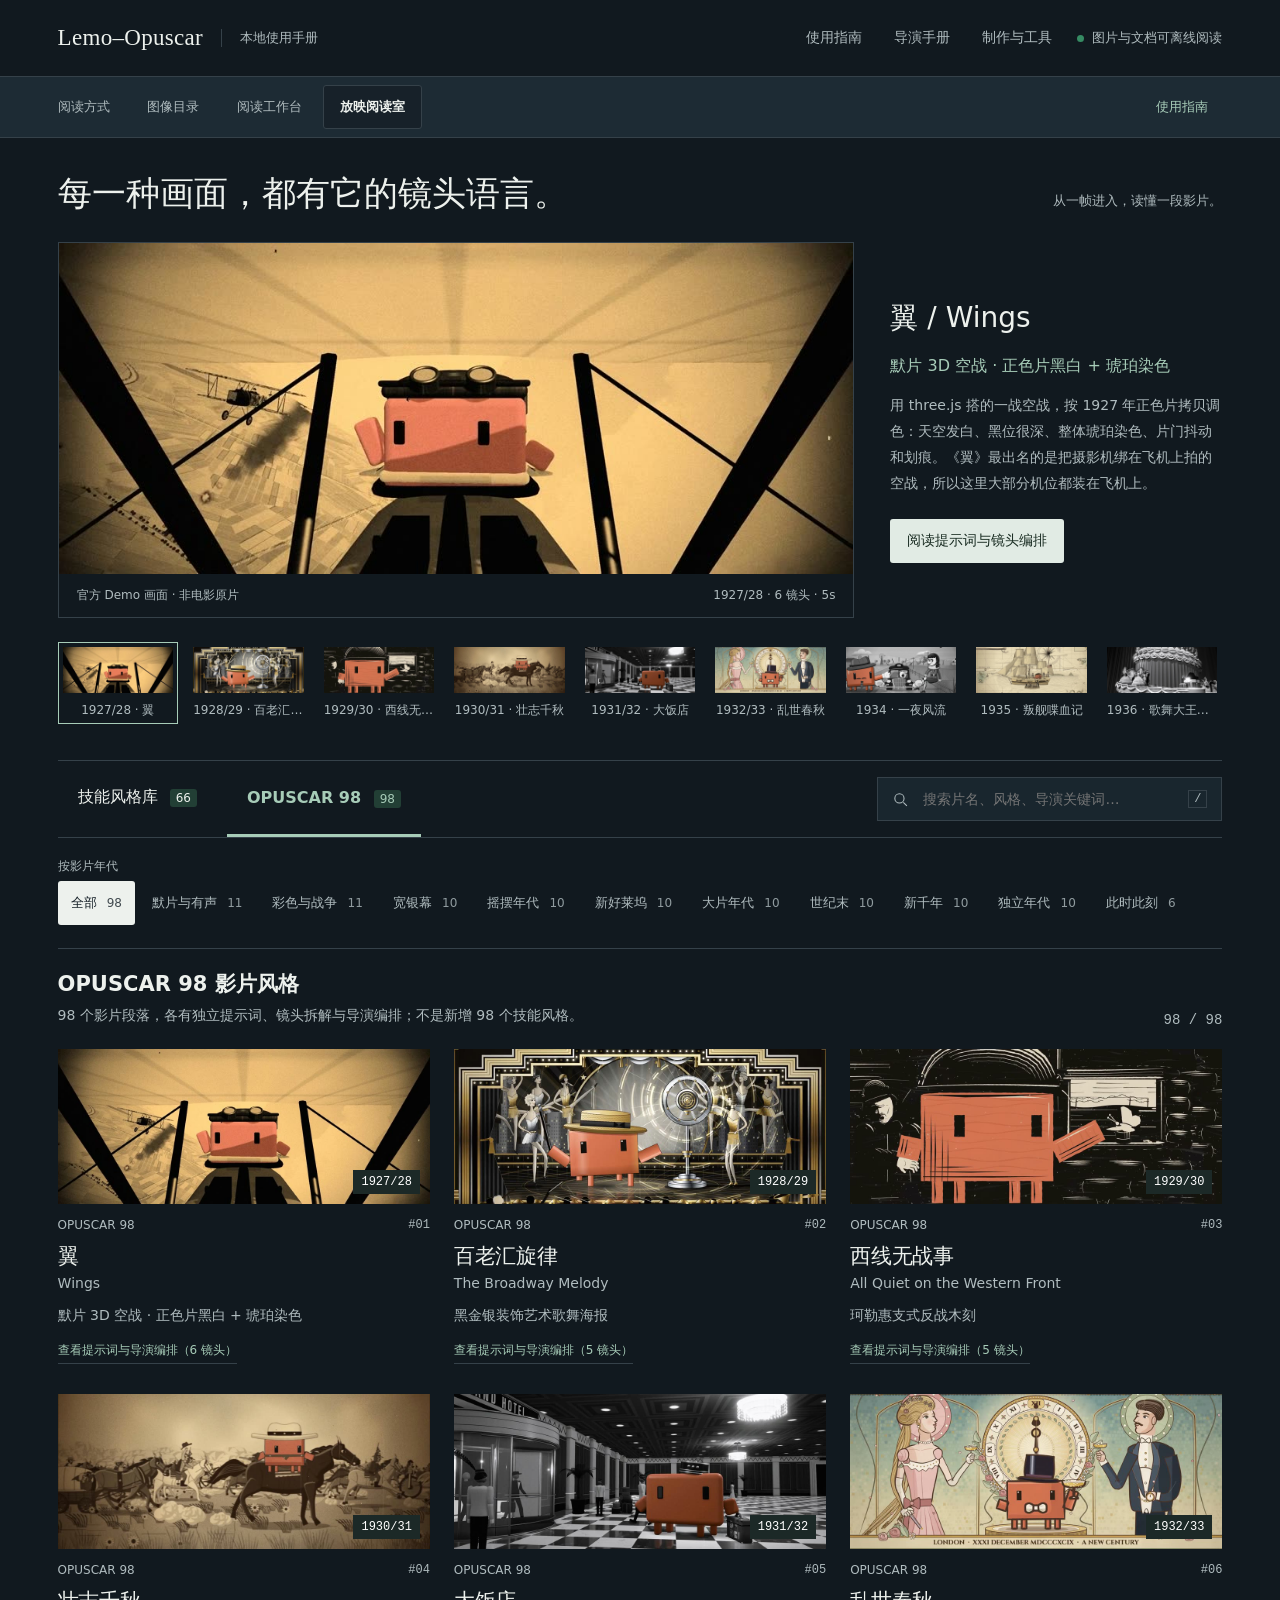
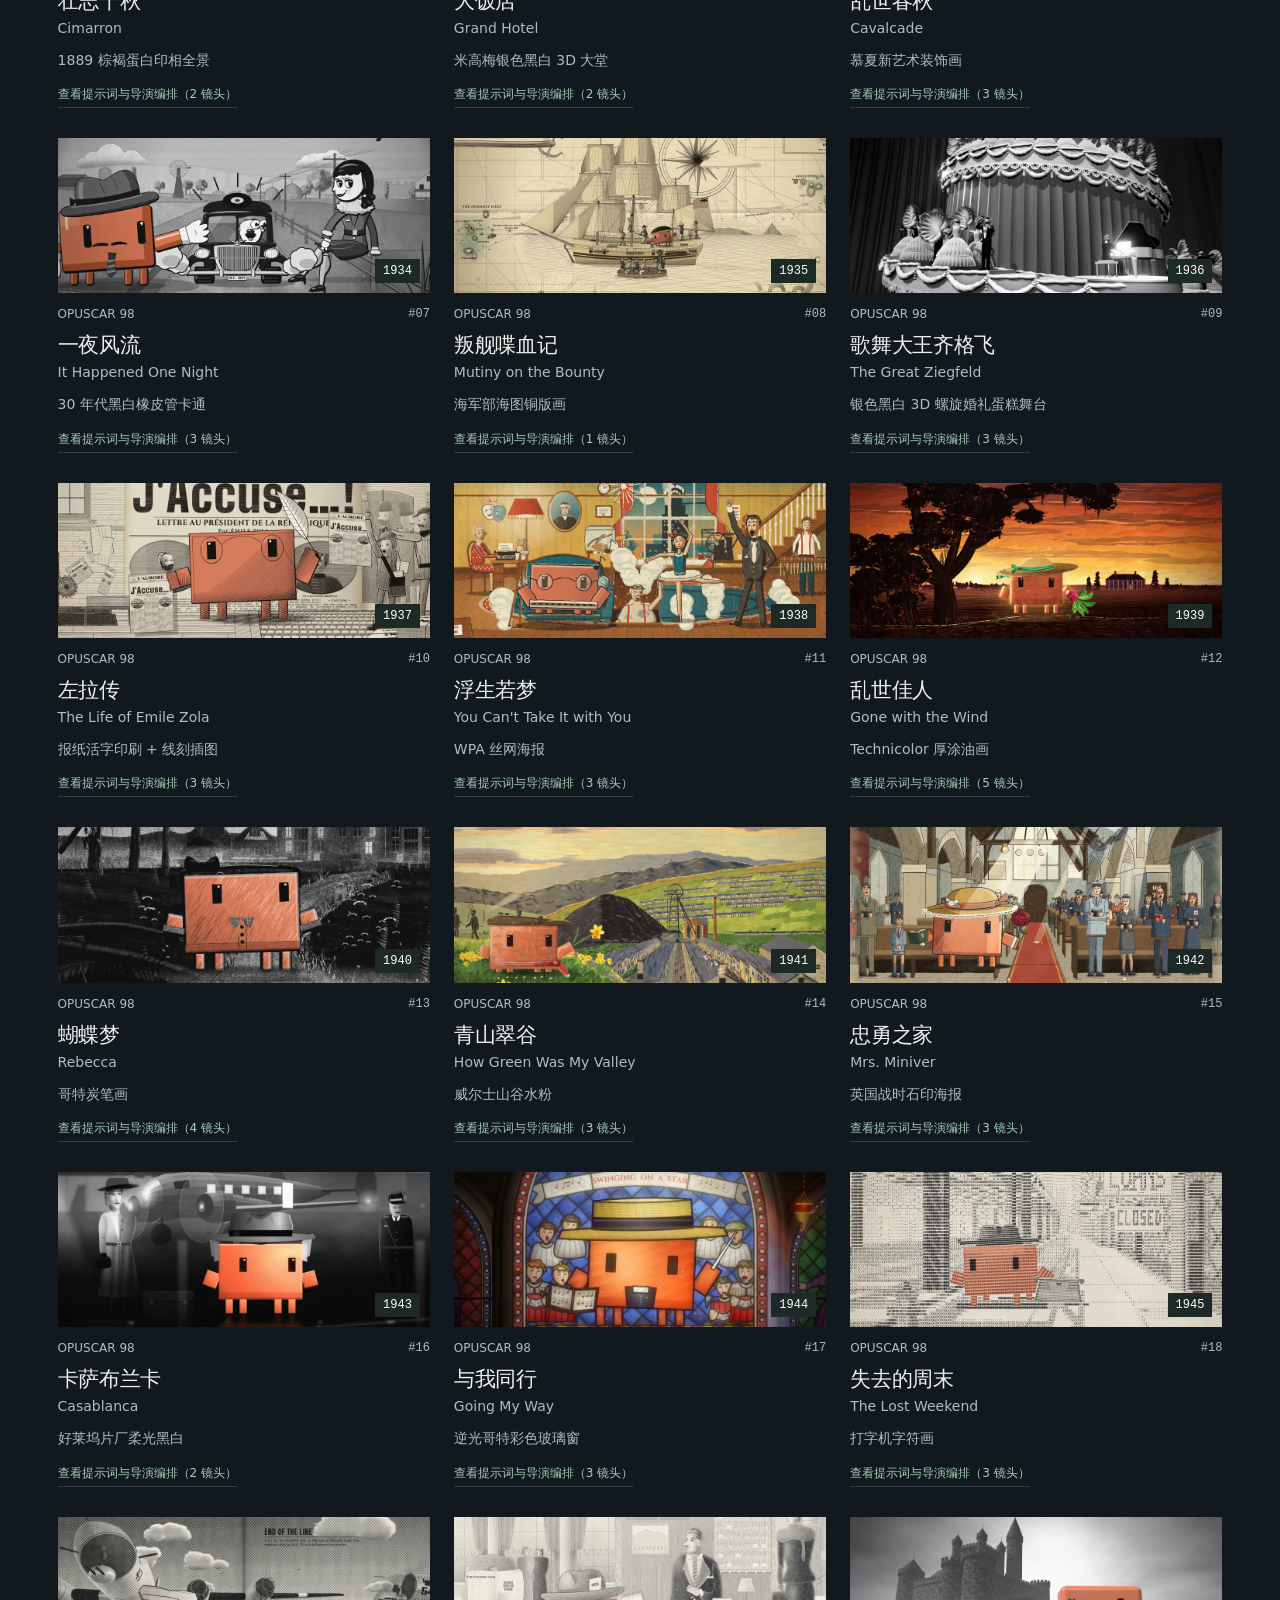
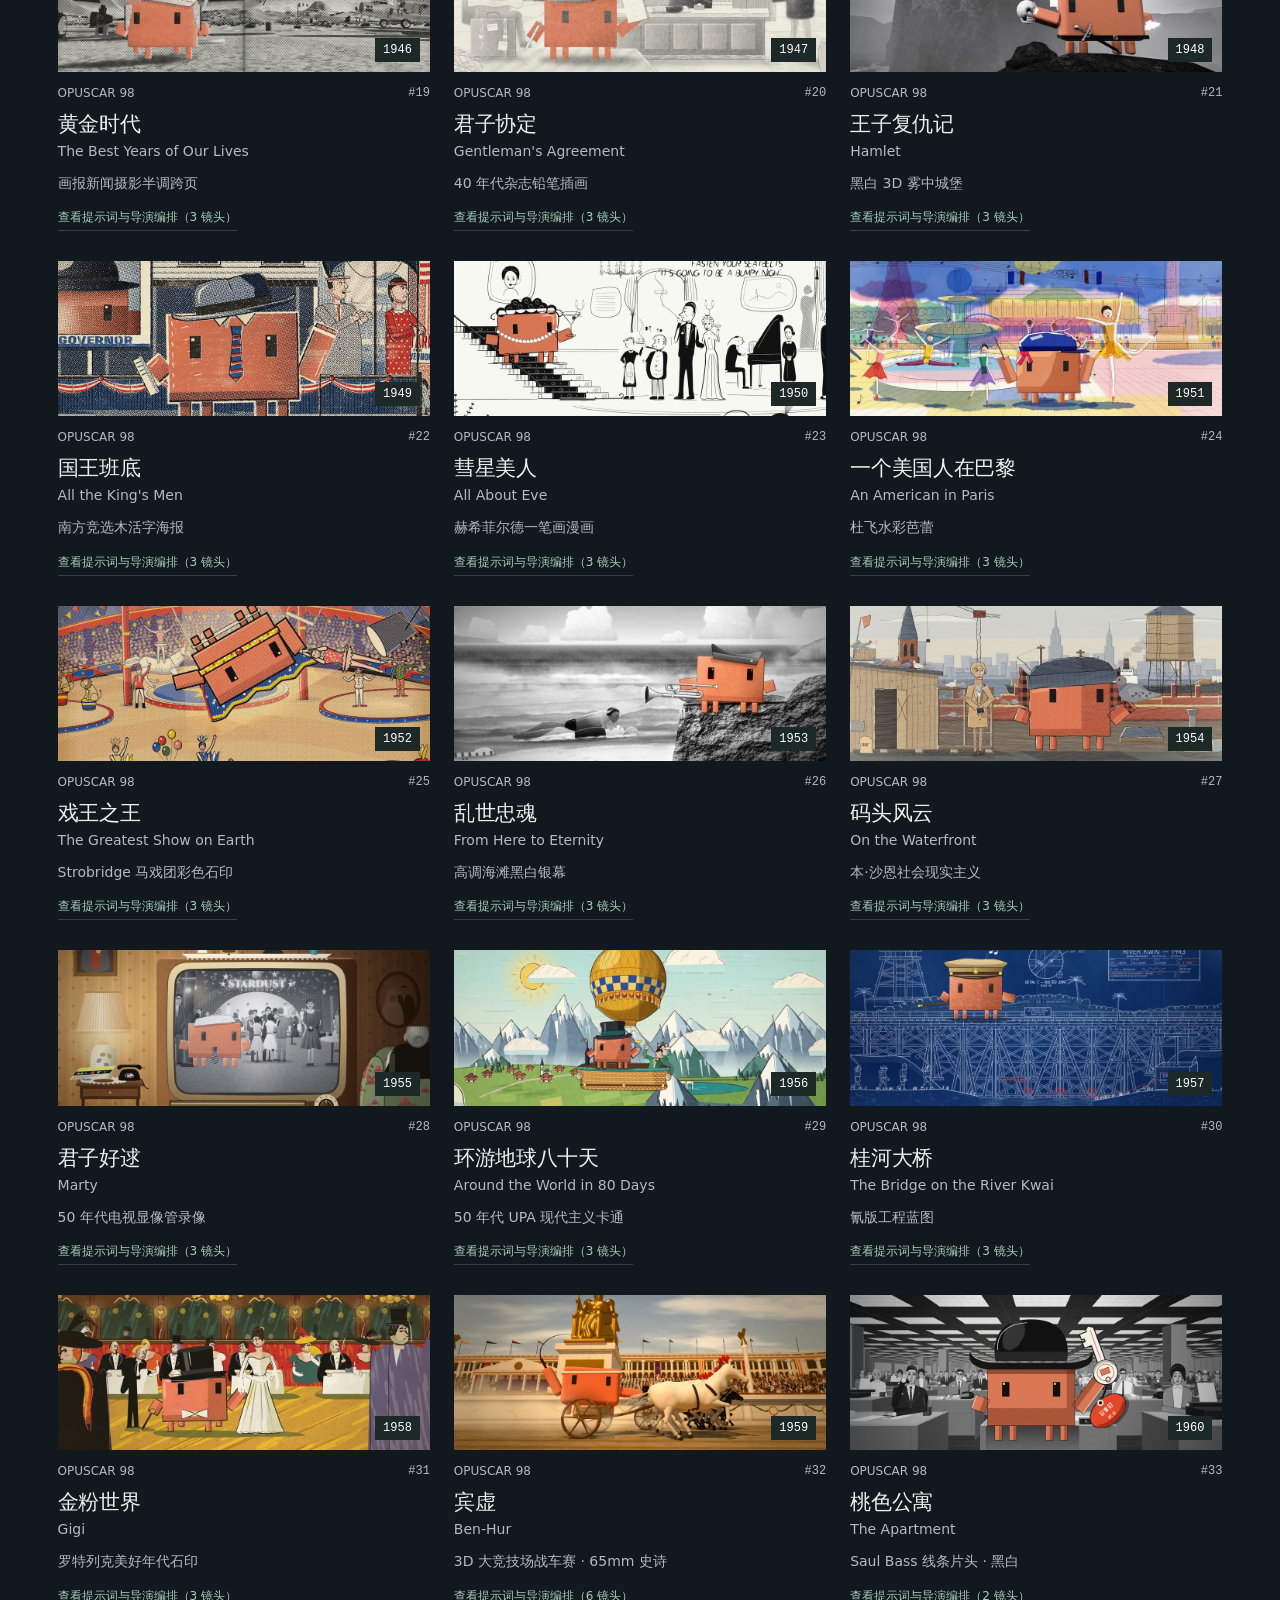
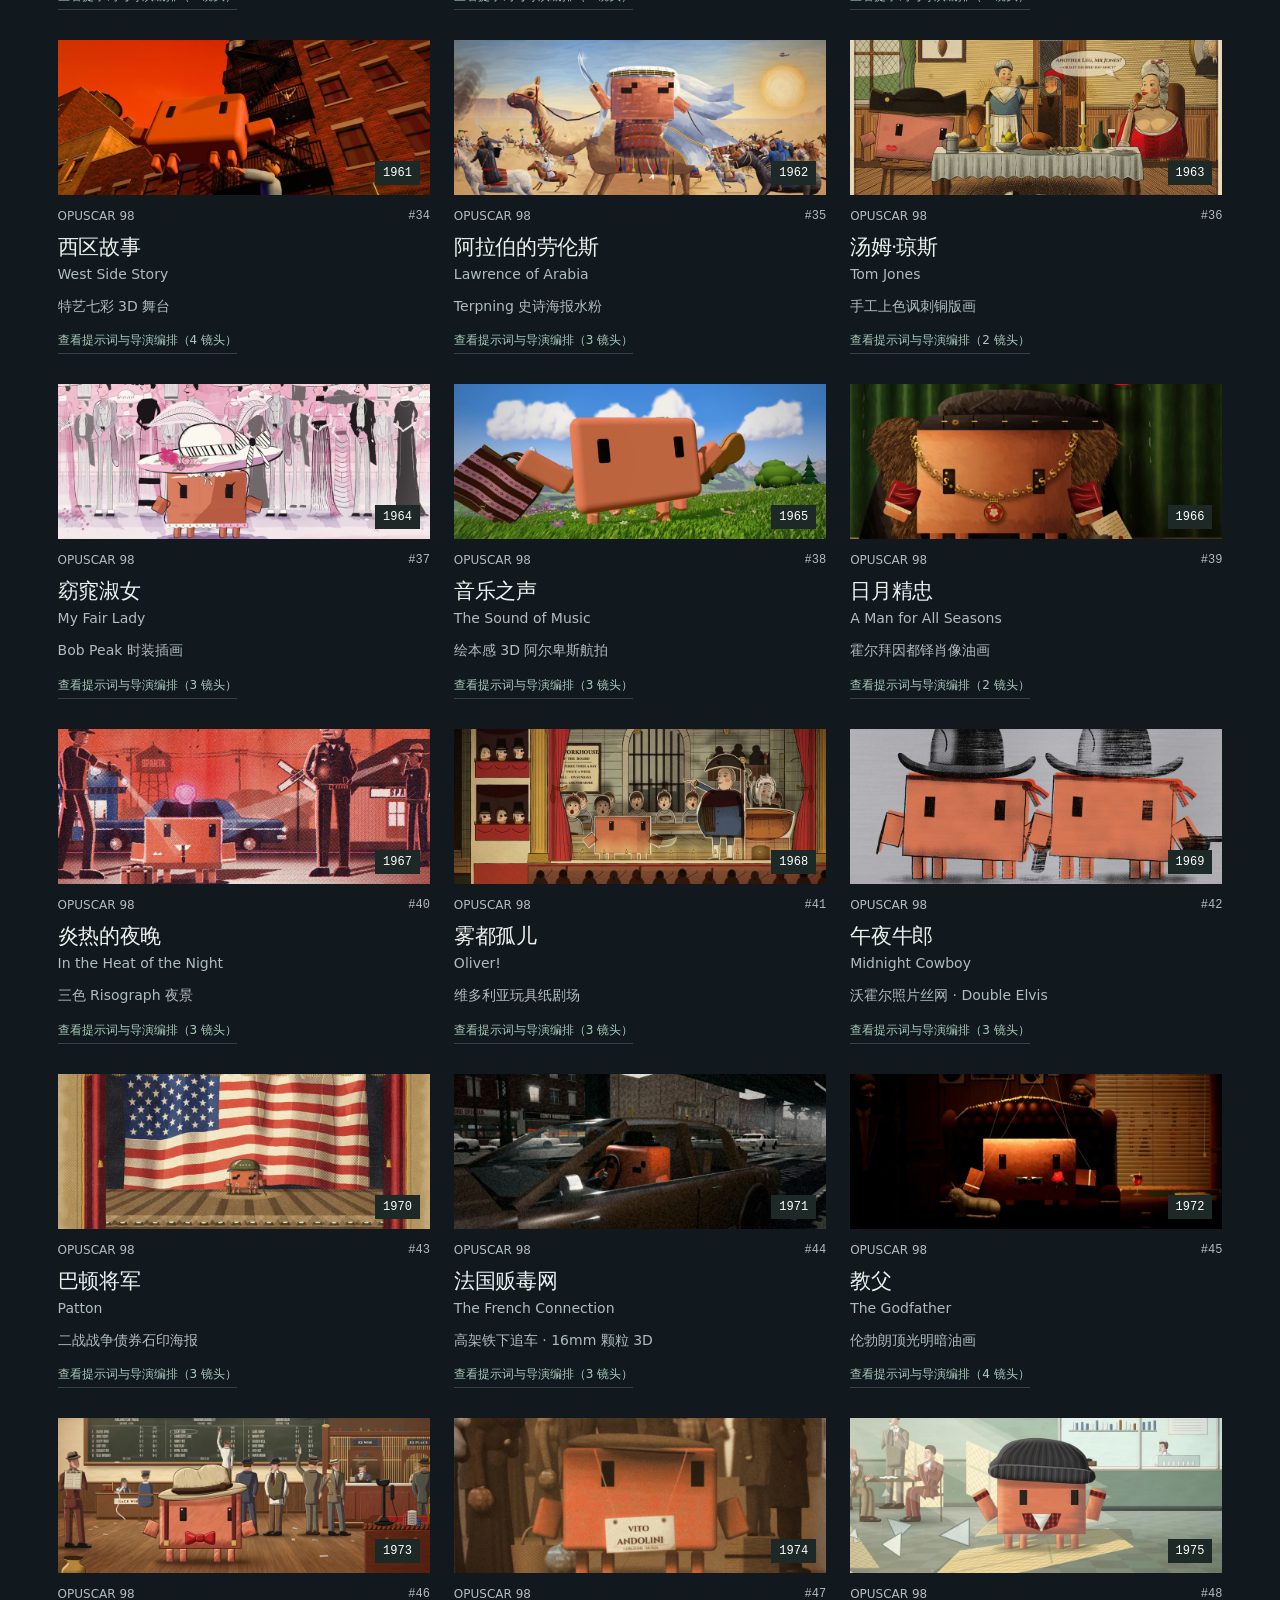
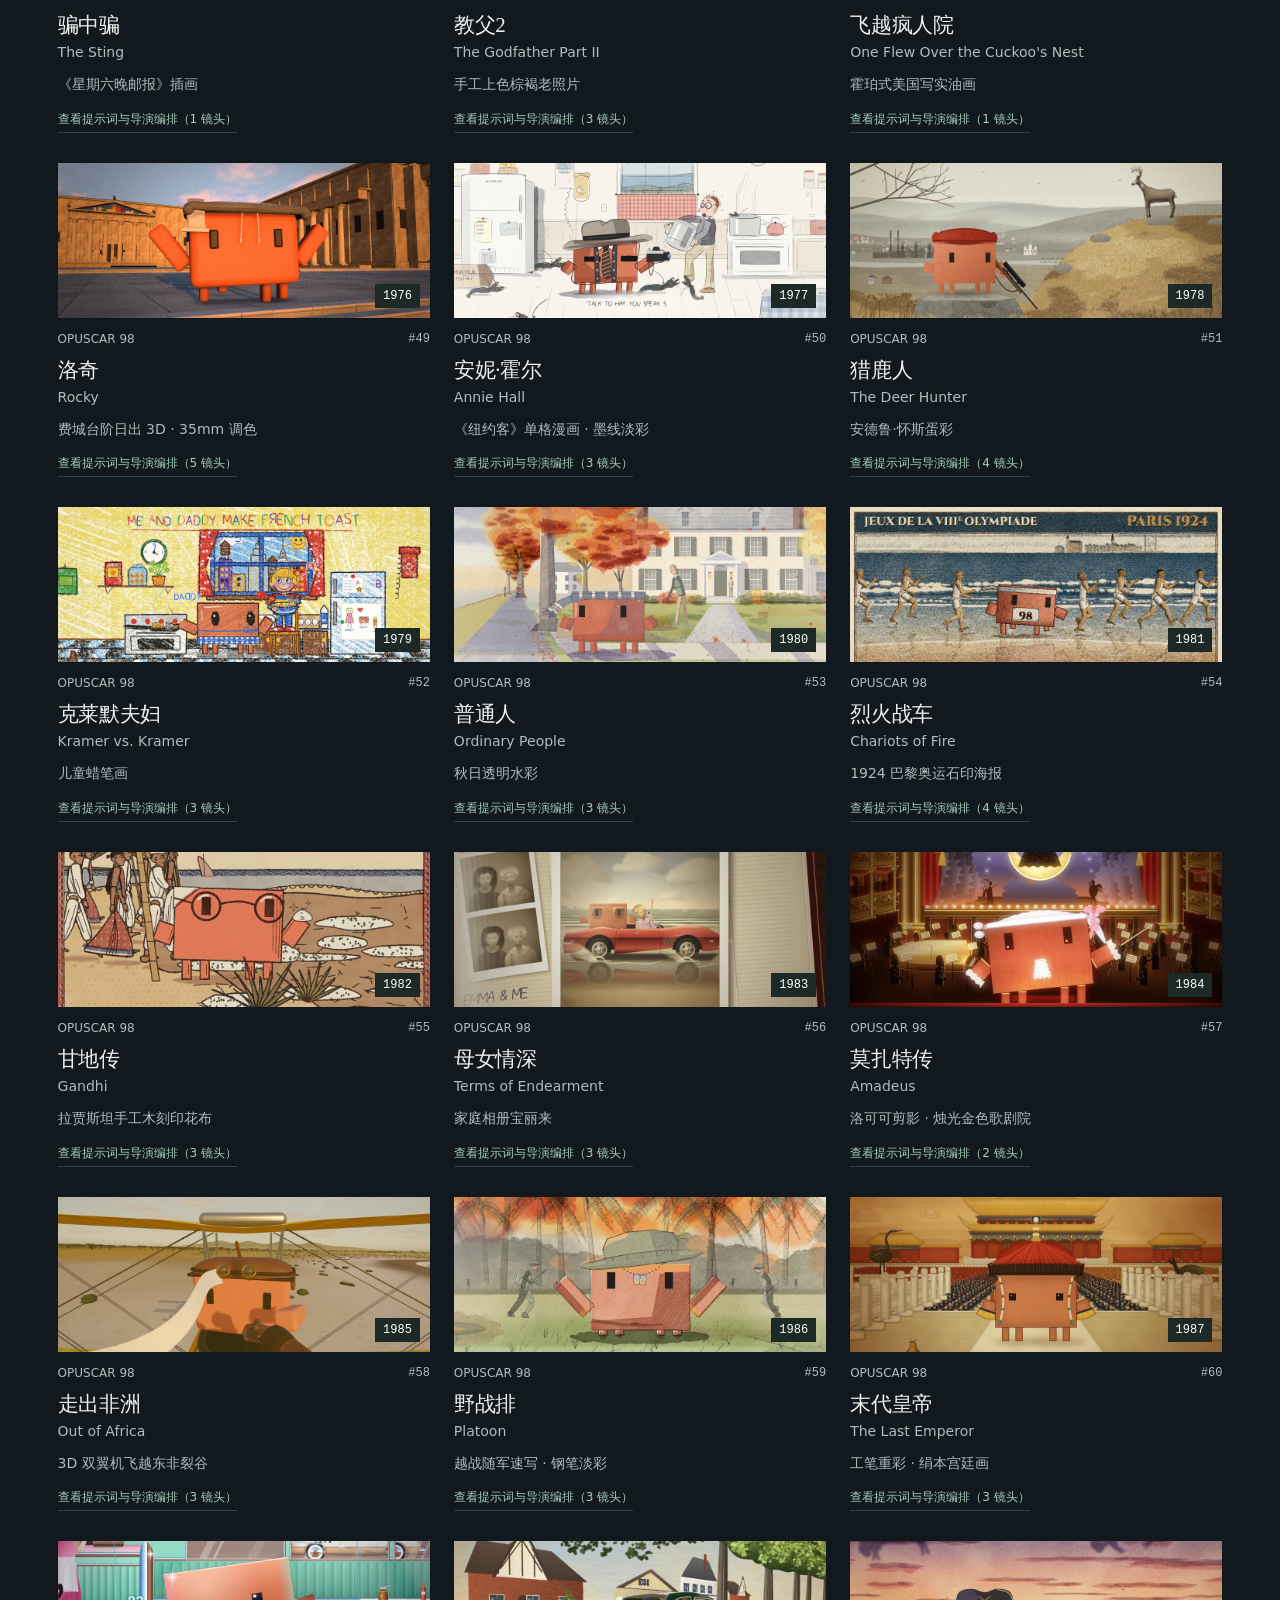
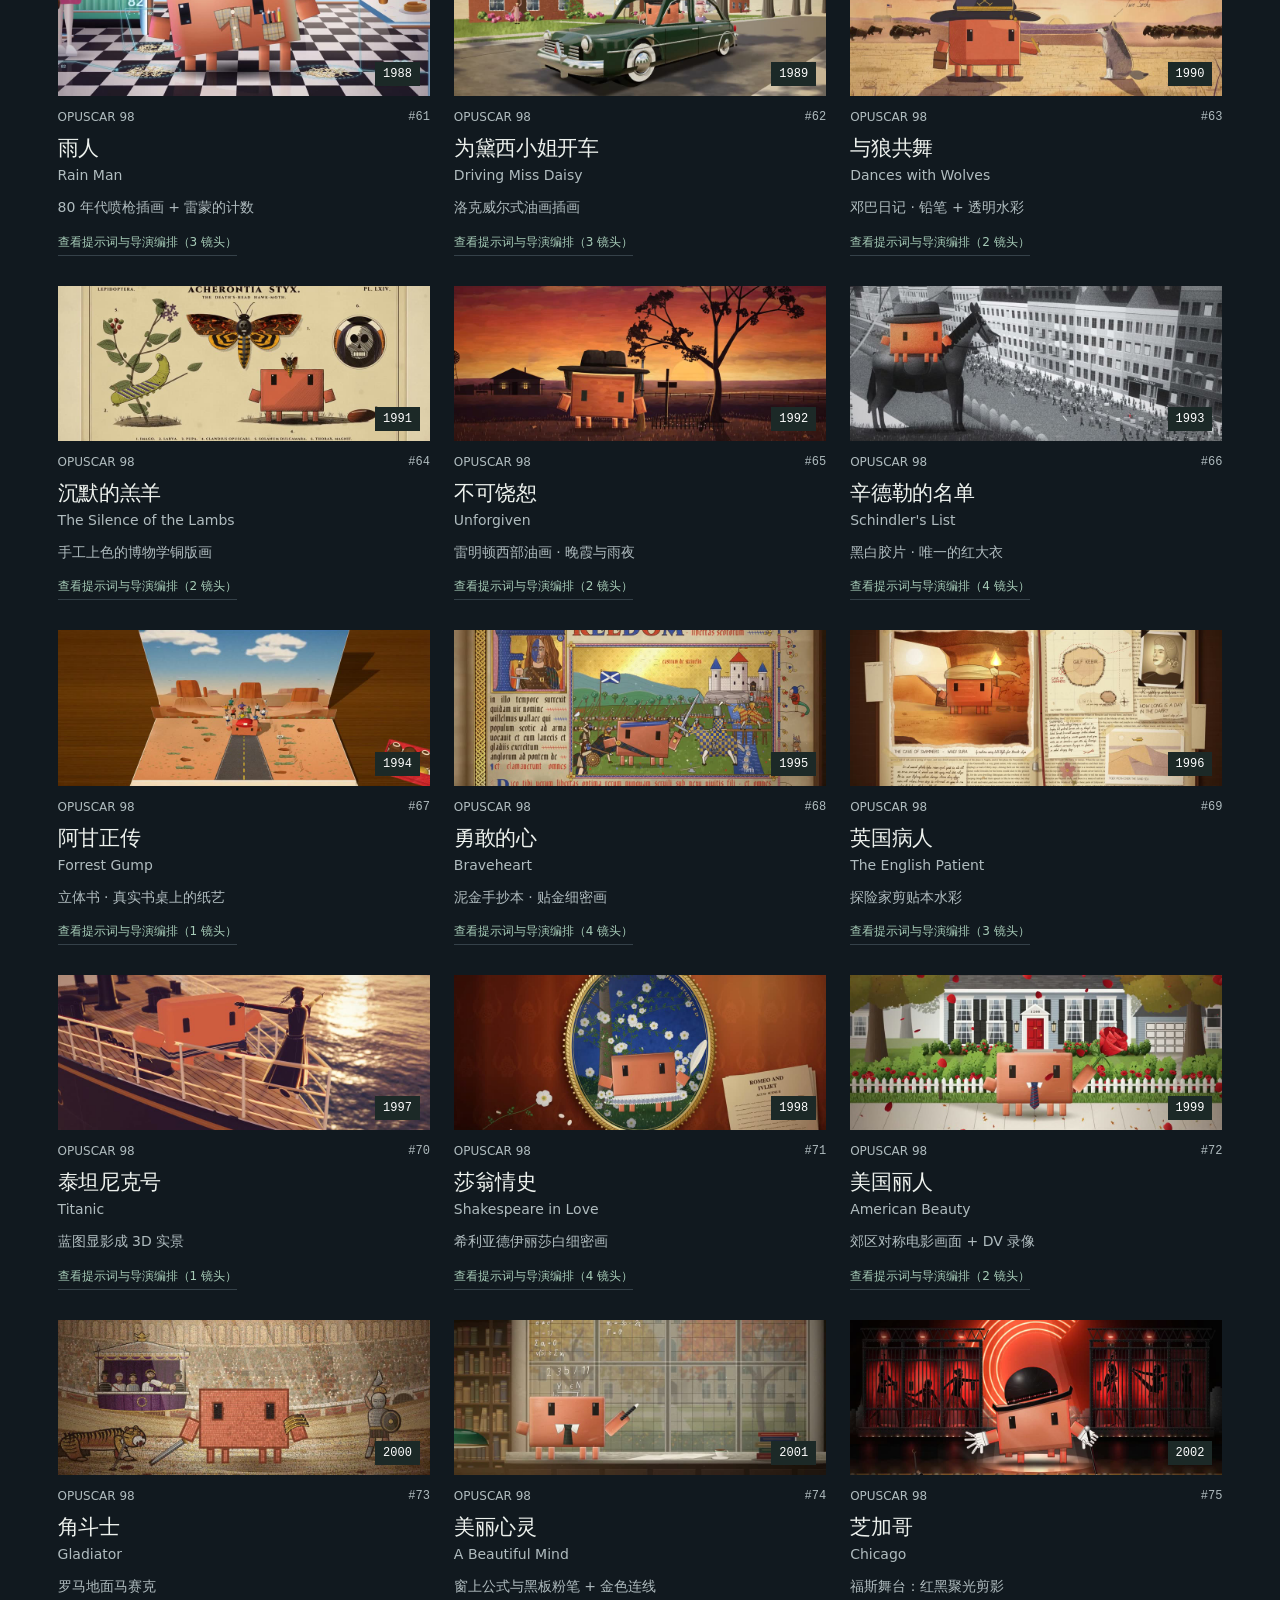
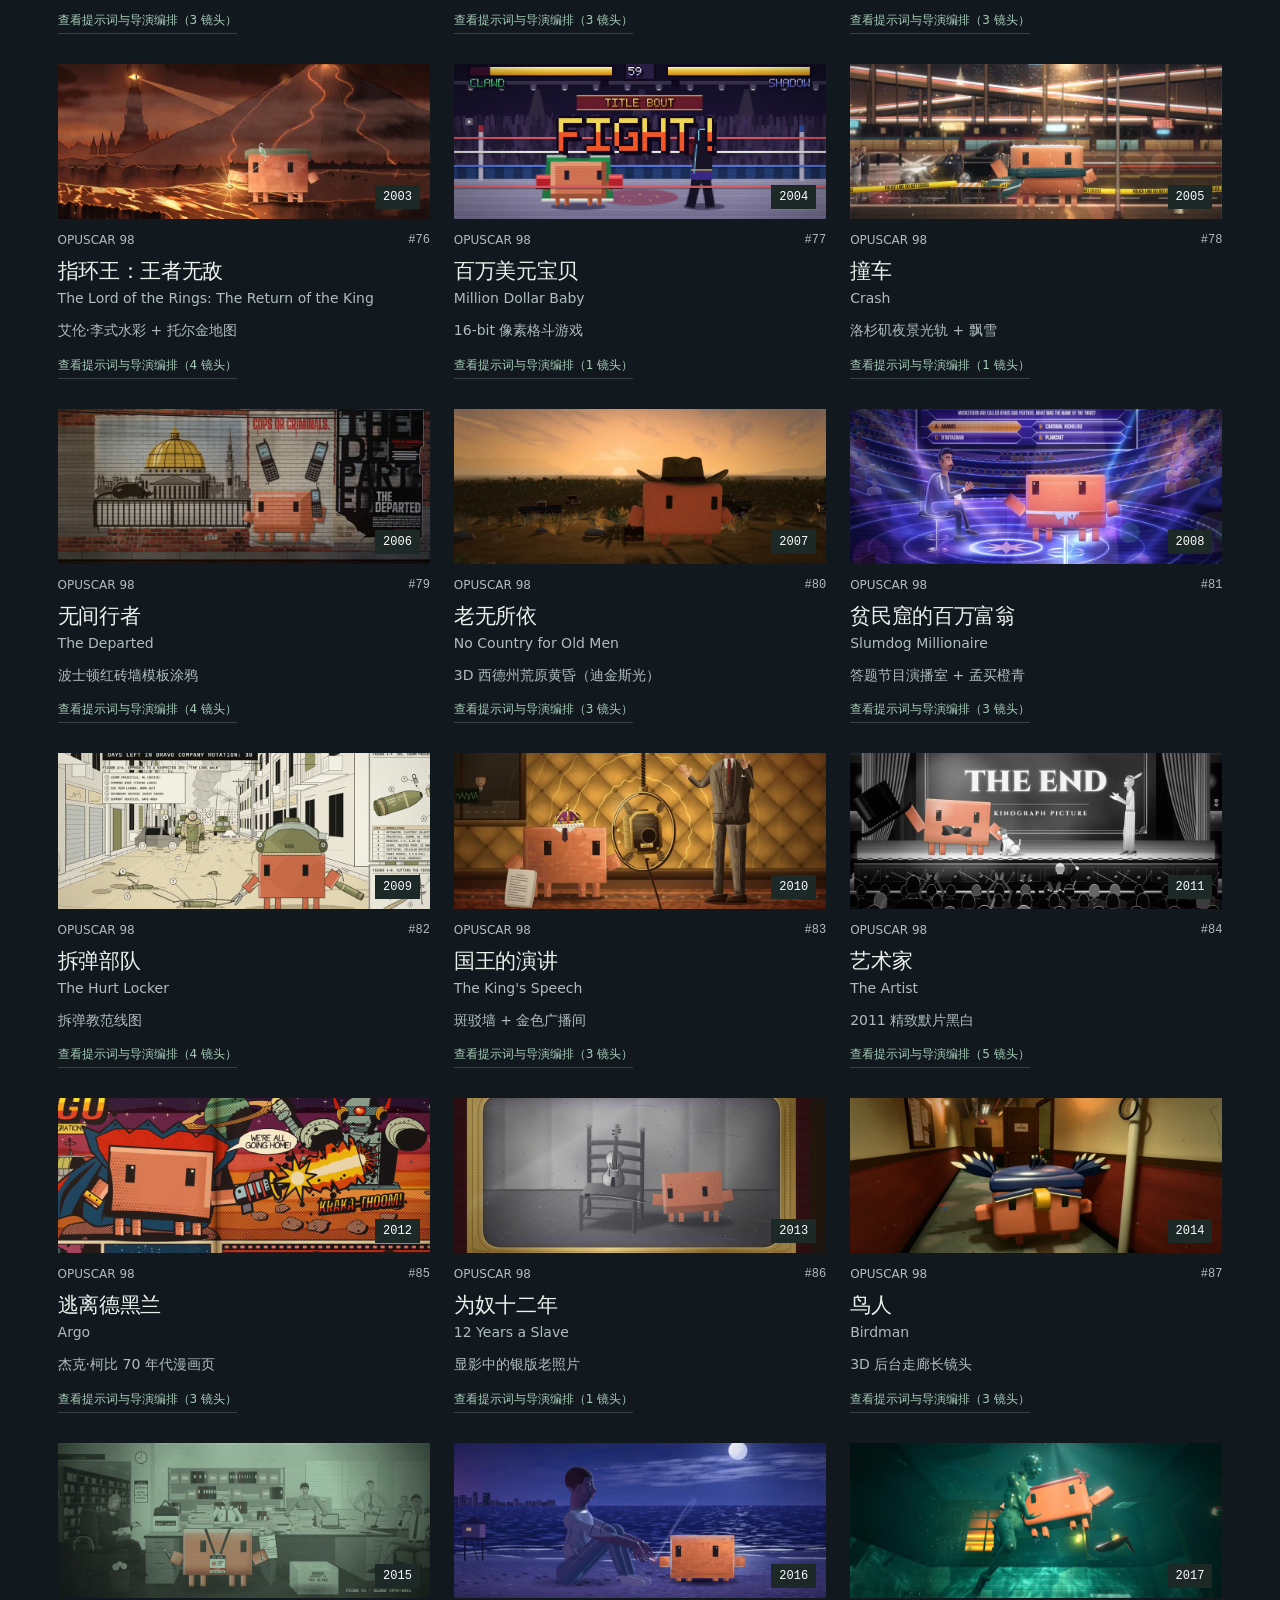
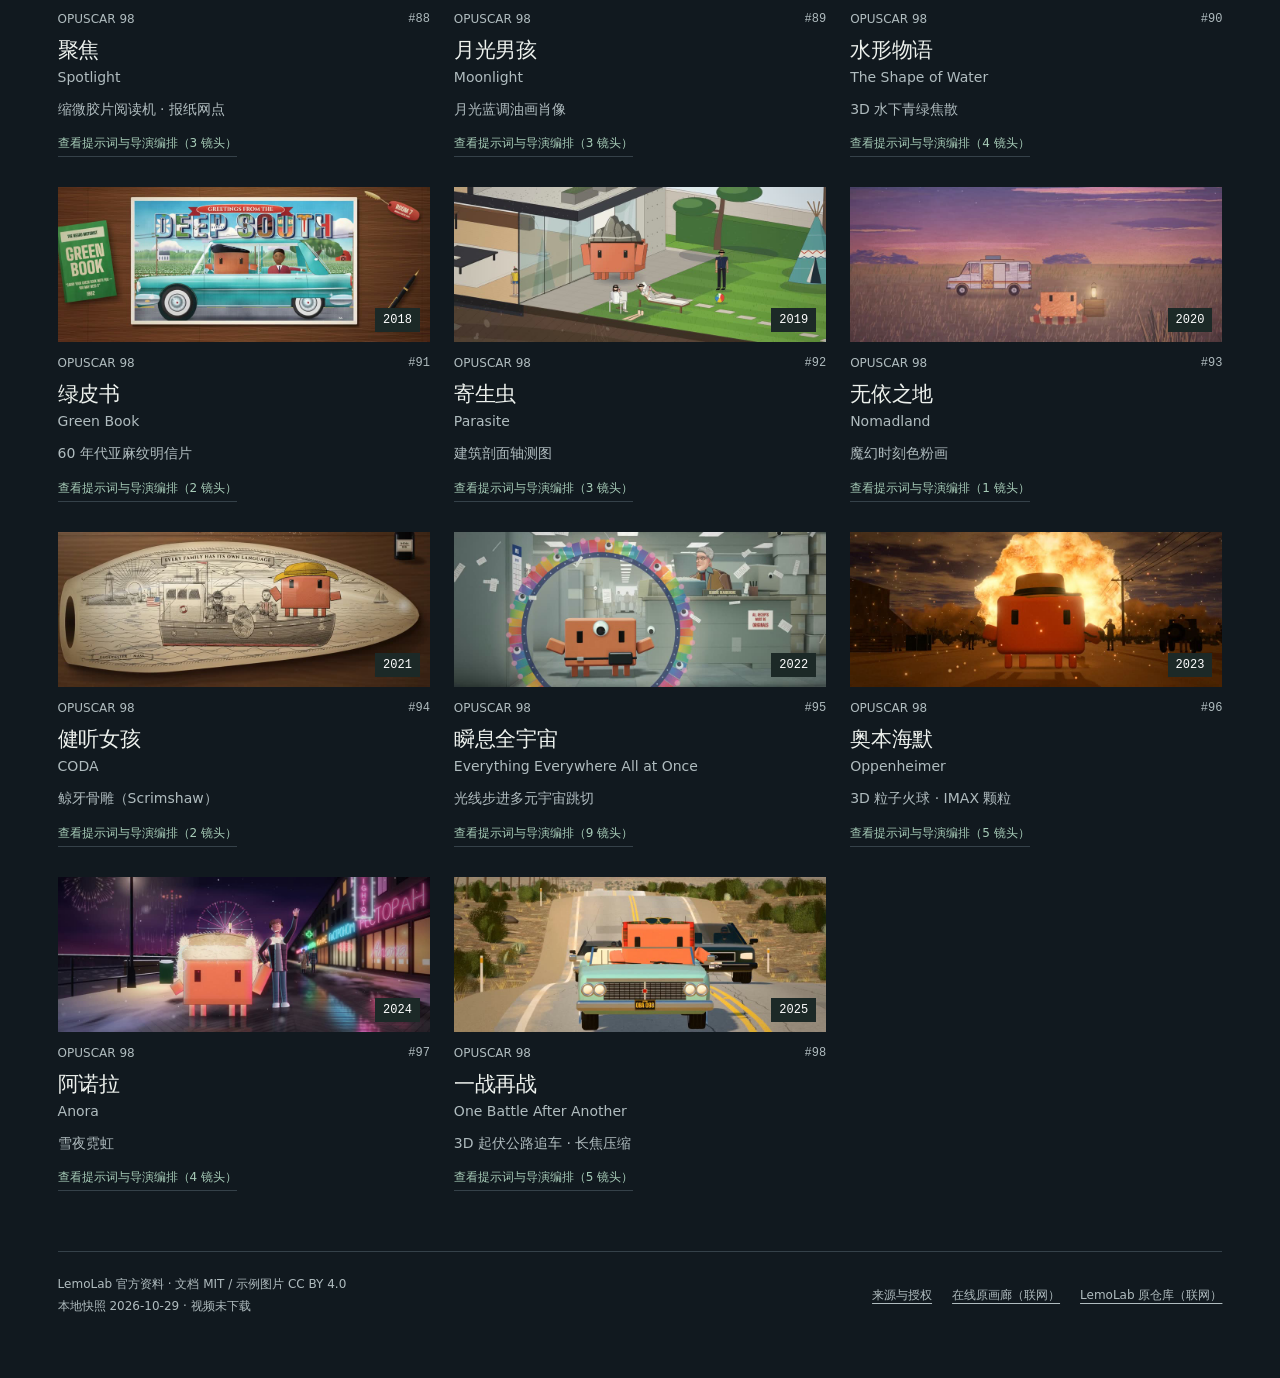
==== pages/cinema.html @ 31d20a09 "Add offline Lemo-Opuscar handbook Three switchable reading layouts, 66 styles with Chinese translati" ====
<!doctype html>
<html lang="zh-CN">
<head>
  <meta charset="utf-8">
  <meta name="viewport" content="width=device-width,initial-scale=1">
  <title>放映阅读室 · Lemo-Opuscar 本地手册</title>
  <link rel="stylesheet" href="../assets/handbook.css">
  <script defer src="../assets/content.js"></script>
  <script defer src="../assets/handbook.js"></script>
</head>
<body data-layout="cinema" data-root="../">
  <a class="skip-link" href="#catalog">跳到风格目录</a>
  <header class="masthead">
    <a class="identity" href="../index.html"><span class="wordmark">Lemo–Opuscar</span><span class="edition">本地使用手册</span></a>
    <nav class="toplinks" aria-label="使用指南"><button type="button" data-guide="start">使用指南</button><button type="button" data-guide="director">导演手册</button><button type="button" data-guide="technique">制作与工具</button><span class="offline-indicator">图片与文档可离线阅读</span></nav>
  </header>
  <nav id="viewMode" class="view-toolbar" aria-label="切换阅读方式"><span>阅读方式</span><div class="layout-switch"><a href="catalog.html" data-layout-link="catalog">图像目录</a><a href="workbench.html" data-layout-link="workbench">阅读工作台</a><a href="cinema.html" data-layout-link="cinema" aria-current="page">放映阅读室</a></div><button type="button" data-guide="start">使用指南</button></nav>
  <main class="page">
    <div class="cinema-heading"><h1>每一种画面，都有它的镜头语言。</h1><p>从一帧进入，读懂一段影片。</p></div>
    <section class="screen-layout" aria-label="精选影片风格">
      <figure class="feature-screen"><img id="featureImage" src="../source/styleboard/img/opuscar98/01.jpg" alt="OPUSCAR 98 代码风格演示画面"><figcaption><span>官方 Demo 画面 · 非电影原片</span><span id="featureYear"></span></figcaption></figure>
      <div class="feature-copy"><h2 id="featureTitle"></h2><h3 id="featureStyle"></h3><p id="featureDescription"></p><button id="featureOpen" type="button" class="primary" data-feature="1">阅读提示词与镜头编排</button></div>
    </section>
    <nav id="filmstrip" class="filmstrip" aria-label="切换预览影片"></nav>
    <section id="catalog" aria-label="完整资源目录">
      <div class="catalog-toolbar">
        <nav class="collection-tabs" aria-label="资源集合"><button type="button" data-mode="styles">技能风格库 <span>66</span></button><button type="button" data-mode="films">OPUSCAR 98 <span>98</span></button></nav>
        <label class="search-field"><svg viewBox="0 0 24 24" aria-hidden="true"><circle cx="10.5" cy="10.5" r="6.5"></circle><path d="m16 16 5 5"></path></svg><input id="search" type="search" placeholder="搜索片名、风格、导演关键词…" aria-label="搜索当前资源集合"><kbd>/</kbd></label>
      </div>
      <div class="filter-shelf"><p id="filterLabel" class="filter-label">按影片年代</p><nav id="filters" class="filters" aria-label="分类筛选"></nav></div>
      <div class="results-heading"><div><h2 id="resultTitle">OPUSCAR 98 影片风格</h2><p id="resultDescription"></p></div><span id="resultCount" class="result-count" aria-live="polite"></span></div>
      <div id="results" class="results"></div>
      <div id="empty" class="empty" hidden><h3>没有找到匹配内容</h3><p>尝试片名、年份或英文风格关键词。</p><button id="clearSearch" type="button" class="secondary">清除搜索与筛选</button></div>
    </section>
    <footer class="page-footer"><div>LemoLab 官方资料 · 文档 MIT / 示例图片 CC BY 4.0<br>本地快照 <span id="snapshotDate"></span> · 视频未下载</div><div><button id="licenseButton" type="button">来源与授权</button><a href="https://lemomo-ai.github.io/lemo-opuscar/" target="_blank" rel="noopener">在线原画廊（联网）</a><a href="https://github.com/lemomo-ai/lemo-opuscar" target="_blank" rel="noopener">LemoLab 原仓库（联网）</a></div></footer>
  </main>
  <dialog id="detailDialog" class="detail-dialog"><div id="detailBody"></div></dialog>
  <dialog id="guideDialog" class="guide-dialog"><header class="guide-head"><h2 id="guideTitle"></h2><form method="dialog"><button class="icon-button" aria-label="关闭手册">×</button></form></header><div id="guideContent"></div></dialog>
  <dialog id="copyFallback"><h2>复制内容</h2><p id="copyHelp"></p><textarea id="copyText" rows="14" readonly aria-label="待复制内容"></textarea><form method="dialog"><button class="secondary">完成</button></form></dialog>
  <div id="notice" class="notice" role="status" hidden></div>
</body>
</html>
---- assets/handbook.css ----
:root {
  color-scheme: light;
  --paper: #f5f7f7;
  --surface: #fff;
  --ink: #172525;
  --muted: #596966;
  --line: #d7dfdc;
  --accent: #21634f;
  --tint: #e8f0ed;
  --serif: Georgia, "Noto Serif CJK SC", "Songti SC", SimSun, serif;
  font-family: "Segoe UI", "Microsoft YaHei", system-ui, sans-serif;
  font-size: 15px;
}
* { box-sizing: border-box; }
body { margin: 0; background: var(--paper); color: var(--ink); }
button, input, select, textarea { font: inherit; }
button, a, input, select, textarea { -webkit-tap-highlight-color: transparent; }
button, a { touch-action: manipulation; }
button { cursor: pointer; }
a { color: var(--accent); text-underline-offset: 4px; }
button { color: inherit; }
button:focus-visible, a:focus-visible, input:focus-visible, textarea:focus-visible, select:focus-visible {
  outline: 3px solid #227bcb; outline-offset: 3px;
}
[hidden] { display: none !important; }
button { border: 0; }
.masthead { display: flex; justify-content: space-between; align-items: center; gap: 24px; padding: 22px 4.5%; border-bottom: 1px solid var(--line); background: var(--surface); }
.identity { display: flex; align-items: center; gap: 18px; text-decoration: none; color: var(--ink); min-height: 44px; }
.wordmark { font-weight: 750; font-size: 20px; letter-spacing: -.7px; }
.edition { border-left: 1px solid var(--line); padding-left: 18px; color: var(--muted); font-size: 13px; }
.toplinks { display: flex; align-items: center; gap: 18px; }
.toplinks button { background: transparent; min-height: 44px; padding: 0 7px; font-size: 14px; color: var(--muted); }
.toplinks button:hover { color: var(--accent); }
.offline-indicator { display: flex; align-items: center; gap: 8px; font-size: 13px; color: var(--muted); white-space: nowrap; }
.offline-indicator::before { content: ""; height: 7px; width: 7px; border-radius: 50%; background: #368b63; }
.draft-label { padding: 7px 4.5%; background: #e8eded; color: #485c55; font-size: 14px; }
.view-toolbar { display: flex; align-items: center; gap: 20px; padding: 8px 4.5%; background: #e8eded; border-bottom: 1px solid var(--line); font-size: 13px; }
.view-toolbar > span { color: var(--muted); }
.layout-switch { display: flex; flex-wrap: wrap; gap: 4px; }
.layout-switch a { display: inline-flex; align-items: center; justify-content: center; min-height: 44px; padding: 8px 16px; color: var(--muted); text-decoration: none; border: 1px solid transparent; border-radius: 3px; }
.layout-switch a[aria-current="page"] { color: var(--ink); background: var(--surface); border-color: var(--line); font-weight: 600; }
.layout-switch a:hover { background: var(--surface); }
.view-toolbar > button { background: none; padding: 8px 14px; min-height: 44px; margin-left: auto; font-size: 13px; color: var(--accent); }
.reader-layouts { display: flex; flex-wrap: wrap; gap: 5px 16px; align-items: center; padding: 5px 32px; border-bottom: 1px solid var(--line); background: var(--paper); font-size: 12px; }
.reader-layouts span { color: var(--muted); }
.reader-layouts a { display: inline-flex; min-height: 44px; align-items: center; text-decoration: none; }
.reader-layouts a[aria-current="page"] { font-weight: 650; color: var(--ink); }
.credits-link { padding: 0; min-height: 44px; color: var(--accent); background: none; font-size: 12px; text-decoration: underline; text-underline-offset: 4px; }
.quickstart { margin-bottom: 30px; border-bottom: 1px solid var(--line); padding-bottom: 25px; }
.quickstart p, .quickstart li { font-size: 16px; }
.page { padding: 0 4.5% 60px; max-width: 1800px; margin: auto; }
.introduction { display: grid; grid-template-columns: 1.15fr 1fr; gap: 6%; align-items: end; padding: 42px 0 36px; }
.introduction h1 { font-size: clamp(32px, 3.45vw, 56px); line-height: 1.28; letter-spacing: -1.5px; font-weight: 600; margin: 0; }
.introduction p { color: var(--muted); line-height: 1.85; font-size: 15px; max-width: 535px; margin: 0 0 5px; }
.intro-foot { display: flex; gap: 20px; color: var(--muted); margin-top: 16px; font-size: 13px; }
.catalog-toolbar { border-top: 1px solid var(--line); border-bottom: 1px solid var(--line); display: flex; justify-content: space-between; gap: 24px; align-items: center; min-height: 78px; }
.collection-tabs { display: flex; gap: 10px; align-self: stretch; }
.collection-tabs button { background: transparent; padding: 15px 20px; min-height: 48px; border-bottom: 3px solid transparent; font-size: 16px; }
.collection-tabs button.active { border-bottom-color: var(--accent); color: var(--accent); font-weight: 650; }
.collection-tabs button span { font-size: 12px; padding: 2px 6px; background: var(--tint); margin-left: 7px; font-weight: 500; border-radius: 3px; }
.search-field { display: flex; gap: 12px; align-items: center; background: var(--surface); border: 1px solid var(--line); padding: 0 14px; width: 345px; min-width: 0; height: 44px; }
.search-field svg { width: 17px; height: 17px; flex-shrink: 0; fill: none; stroke: var(--muted); stroke-width: 1.5; }
.search-field input { border: 0; background: transparent; width: 100%; color: var(--ink); min-width: 0; outline: none; height: 100%; font-size: 14px; }
.search-field:focus-within { outline: 2px solid var(--accent); outline-offset: 2px; }
.search-field kbd { color: var(--muted); font: 12px "Consolas", monospace; border: 1px solid var(--line); padding: 1px 5px; }
.filter-shelf { padding: 20px 0 23px; }
.filter-label { font-size: 12px; color: var(--muted); margin: 0 0 6px; }
.filters { display: flex; flex-wrap: wrap; gap: 2px 4px; }
.filter { border-radius: 3px; padding: 9px 13px; background: transparent; color: var(--muted); font-size: 13px; min-height: 44px; }
.filter:hover { background: var(--tint); }
.filter.active { background: var(--ink); color: var(--surface); }
.filter span { padding-left: 6px; font-size: 12px; opacity: .8; }
.results-heading { display: flex; justify-content: space-between; align-items: end; border-top: 1px solid var(--line); padding: 21px 0; gap: 20px; }
.results-heading h2 { font-size: 21px; font-weight: 650; margin: 0 0 6px; }
.results-heading p { font-size: 14px; line-height: 1.7; color: var(--muted); margin: 0; }
.result-count { font: 14px "Consolas", monospace; color: var(--muted); white-space: nowrap; }
.results { display: grid; grid-template-columns: repeat(3, minmax(0, 1fr)); gap: 30px 24px; }
.style-card { text-align: left; padding: 0; min-width: 0; background: transparent; align-self: start; }
.frame { aspect-ratio: 16 / 9; background: #dfe5e2; overflow: hidden; position: relative; }
.frame img { display: block; width: 100%; height: 100%; object-fit: contain; transition: transform .25s ease; }
.style-card:hover .frame img { transform: scale(1.025); }
.frame-meta { position: absolute; bottom: 10px; right: 10px; padding: 5px 8px; font: 12px "Consolas", monospace; background: #1c2927; color: white; }
.card-copy { padding-top: 15px; }
.card-line { display: flex; justify-content: space-between; gap: 10px; font-size: 12px; color: var(--muted); }
.card-line span:last-child { font-family: "Consolas", monospace; overflow: hidden; text-overflow: ellipsis; white-space: nowrap; }
.style-card h3 { font-weight: 650; font-size: 21px; letter-spacing: -.3px; margin: 10px 0 5px; }
.english-title { font-size: 14px; margin: 0; color: var(--muted); }
.card-description { font-size: 14px; line-height: 1.75; margin: 12px 0; color: var(--muted); }
.card-link { display: inline-block; font-size: 12px; color: var(--accent); border-bottom: 1px solid var(--line); padding-bottom: 4px; }
.empty { padding: 50px 20px; text-align: center; background: var(--surface); }
.empty p { color: var(--muted); }
.primary, .secondary { min-height: 44px; padding: 10px 17px; font-size: 14px; border-radius: 3px; }
.primary { background: var(--accent); color: #fff; }
.secondary { background: var(--surface); color: var(--ink); border: 1px solid var(--line); }
.primary:hover, .secondary:hover { filter: brightness(.94); }
.page-footer { margin-top: 60px; padding-top: 22px; border-top: 1px solid var(--line); display: flex; flex-wrap: wrap; gap: 15px 30px; justify-content: space-between; color: var(--muted); font-size: 12px; line-height: 1.8; }
.page-footer button { background: none; color: inherit; padding: 0; min-height: 44px; font-size: 12px; text-decoration: underline; text-underline-offset: 4px; }
.page-footer a { min-height: 44px; display: inline-flex; align-items: center; margin-left: 20px; color: inherit; }
dialog { padding: 0; border: 1px solid var(--line); color: var(--ink); background: var(--surface); border-radius: 7px; }
dialog::backdrop { background: rgb(13 23 24 / 60%); backdrop-filter: blur(3px); }
.detail-dialog { width: min(1120px, calc(100vw - 48px)); max-height: calc(100vh - 60px); }
.reader-head { padding: 25px 32px 22px; display: flex; justify-content: space-between; gap: 22px; align-items: start; background: var(--surface); border-bottom: 1px solid var(--line); }
.reader-head p { font-size: 12px; color: var(--muted); margin: 0 0 8px; }
.reader-head h2 { margin: 0 0 7px; font-size: 28px; font-weight: 600; }
.reader-head span { font-size: 14px; color: var(--muted); }
.icon-button { min-width: 44px; min-height: 44px; background: transparent; border: 1px solid var(--line); border-radius: 3px; font: 26px/1 system-ui; }
.detail-tabs { display: flex; gap: 12px; overflow-x: auto; padding: 0 32px; border-bottom: 1px solid var(--line); background: var(--surface); position: sticky; top: 0; z-index: 1; }
.detail-tabs button { font-size: 14px; white-space: nowrap; background: transparent; padding: 15px 3px; border-bottom: 3px solid transparent; min-height: 48px; }
.detail-tabs button.active { color: var(--accent); border-bottom-color: var(--accent); }
.reader-content { padding: 27px 32px 32px; line-height: 1.85; font-size: 16px; overflow-wrap: anywhere; }
.reader-content h3 { font-size: 21px; margin: 22px 0 10px; }
.detail-image { display: block; width: 100%; max-height: 400px; object-fit: contain; background: #e8ece9; margin-bottom: 25px; }
.source-badge { font-size: 12px; color: var(--muted); margin-bottom: 14px; }
.generated { color: #85501d; }
.muted { color: var(--muted); font-size: 14px; }
.info-grid { display: grid; grid-template-columns: 1fr 1fr 1.5fr; border-top: 1px solid var(--line); border-bottom: 1px solid var(--line); margin: 22px 0; padding: 17px 0; gap: 20px; }
.info-grid span { display: block; font-size: 12px; color: var(--muted); }
.info-grid strong { font-size: 14px; font-weight: 500; display: block; margin-top: 6px; }
.content-tools { display: flex; align-items: center; justify-content: space-between; gap: 18px; margin-bottom: 22px; }
.content-tools .source-badge { margin: 0; }
.language-switch { display: flex; gap: 5px; margin-bottom: 20px; }
.language-switch button { background: var(--paper); min-height: 44px; padding: 8px 15px; border: 1px solid var(--line); font-size: 13px; }
.language-switch button.active { background: var(--ink); color: var(--surface); border-color: var(--ink); }
.tags { display: flex; gap: 8px; flex-wrap: wrap; margin-top: 18px; }
.tags span { font-size: 12px; padding: 4px 10px; background: var(--paper); border: 1px solid var(--line); }
.prompt-text { white-space: pre-wrap; line-height: 2; padding: 25px; border: 1px solid var(--line); background: var(--paper); }
.callout { padding: 17px 20px; background: var(--tint); margin: 0 0 24px; font-size: 14px; }
.source-footer { border-top: 1px solid var(--line); margin-top: 35px; padding-top: 17px; display: flex; gap: 10px 22px; flex-wrap: wrap; align-items: center; color: var(--muted); font-size: 12px; }
.source-footer a { min-height: 44px; display: flex; align-items: center; }
.prose { line-height: 1.85; font-size: 16px; }
.prose h1 { font-size: 27px; line-height: 1.4; margin: 10px 0 24px; }
.prose h2 { font-size: 22px; margin: 32px 0 16px; border-top: 1px solid var(--line); padding-top: 24px; line-height: 1.5; }
.prose h3 { font-size: 19px; line-height: 1.5; }
.prose p, .prose ul, .prose ol { margin: 13px 0; }
.prose ul, .prose ol { padding-left: 24px; }
.prose li { margin: 8px 0; }
.prose blockquote { margin: 20px 0; padding: 15px 20px; background: var(--paper); border-left: 2px solid var(--line); color: var(--muted); }
.prose blockquote p { margin: 0; }
.prose pre, .reader-content pre { padding: 18px; background: #edf0f1; font: 13px/1.8 "Consolas", "Microsoft YaHei", monospace; overflow: auto; white-space: pre; color: #243f4b; }
.prose code { font: .9em/1.6 "Consolas", monospace; background: #edf0f1; padding: 2px 4px; color: #243f4b; }
.prose pre code { padding: 0; }
.prose table { width: 100%; border-collapse: collapse; display: block; overflow: auto; font-size: 14px; margin: 20px 0; }
.prose th, .prose td { text-align: left; vertical-align: top; padding: 12px 14px; border: 1px solid var(--line); min-width: 100px; }
.prose th { background: var(--paper); font-weight: 600; }
.shot-timeline { display: flex; gap: 3px; height: 32px; margin-bottom: 18px; }
.shot-timeline span { display: flex; align-items: center; justify-content: center; background: var(--tint); color: var(--accent); font: 12px "Consolas", monospace; min-width: 18px; }
.shots { padding: 0; margin: 20px 0; list-style: none; }
.shots li { display: grid; grid-template-columns: 75px 1fr; gap: 20px; padding: 22px 0; border-bottom: 1px solid var(--line); }
.shot-index { font: 25px "Consolas", monospace; color: var(--accent); }
.shot-index span { display: block; font: 13px "Segoe UI", sans-serif; color: var(--muted); margin-top: 10px; }
.shot-title { display: flex; gap: 20px; justify-content: space-between; font-size: 12px; color: var(--muted); }
.shot-title code { font-size: 13px; color: var(--accent); }
.shots p { margin: 8px 0 0; }
.direction-note { font-size: 18px; line-height: 2; }
.template-inputs { display: grid; grid-template-columns: 1fr 160px; gap: 15px; margin: 20px 0; }
.template-inputs label { font-size: 13px; color: var(--muted); }
.template-inputs input, .template-inputs select { display: block; width: 100%; height: 46px; padding: 9px 12px; border: 1px solid var(--line); color: var(--ink); background: var(--surface); margin-top: 7px; font-size: 14px; }
.ideas { margin-top: 34px; padding-top: 24px; border-top: 1px solid var(--line); }
.ideas h3 { margin: 0 0 6px; }
.idea-list { list-style: none; padding: 0; margin: 16px 0 0; display: grid; grid-template-columns: repeat(auto-fill, minmax(250px, 1fr)); gap: 12px; }
.idea-card { display: flex; flex-direction: column; gap: 8px; width: 100%; height: 100%; text-align: left; padding: 15px 16px; border: 1px solid var(--line); background: var(--surface); color: var(--ink); font: inherit; cursor: pointer; transition: border-color .15s, background .15s; }
.idea-card:hover { border-color: var(--accent); }
.idea-card:focus-visible { outline: 2px solid var(--accent); outline-offset: 2px; }
.idea-card.selected { border-color: var(--accent); background: var(--tint); box-shadow: inset 3px 0 0 var(--accent); }
.idea-head { display: flex; justify-content: space-between; align-items: baseline; gap: 10px; }
.idea-head strong { font-size: 15px; }
.idea-head span { flex: none; font-size: 12px; color: var(--muted); }
.idea-topic { font-size: 14px; line-height: 1.6; }
.idea-why { font-size: 13px; line-height: 1.5; color: var(--muted); }
#invokeText, #copyText { display: block; border: 1px solid var(--line); width: 100%; padding: 18px; background: var(--paper); color: var(--ink); line-height: 1.8; font-size: 14px; margin: 16px 0; resize: vertical; }
.guide-dialog { width: min(1000px, calc(100vw - 48px)); max-height: calc(100vh - 60px); }
.guide-head { display: flex; align-items: center; justify-content: space-between; padding: 18px 30px; border-bottom: 1px solid var(--line); }
.guide-head h2 { margin: 0; font-size: 22px; }
#guideContent { padding: 26px 30px; line-height: 1.9; }
#guideContent pre { white-space: pre-wrap; font-size: 12px; overflow-wrap: anywhere; }
#copyFallback { padding: 25px; width: min(700px, calc(100vw - 36px)); }
#copyHelp { font-size: 14px; line-height: 1.8; }
.notice { position: fixed; bottom: 25px; left: 50%; transform: translateX(-50%); background: #172c25; color: white; border-radius: 4px; box-shadow: 0 5px 30px #0002; padding: 15px 24px; z-index: 10; font-size: 14px; }
.skip-link { position: absolute; left: 10px; top: -80px; background: white; color: #173f31; padding: 12px 20px; z-index: 30; }
.skip-link:focus { top: 10px; }

/* Workbench keeps an index and the original production rules side by side. */
body[data-layout="workbench"] { --paper: #fff; --accent: #174e97; --ink: #1b2b41; --muted: #5b687c; --line: #dbe1e9; --tint: #eaf0fa; }
body[data-layout="workbench"] .masthead { padding: 15px 26px; }
.bench-heading { padding: 24px 28px 20px; display: flex; justify-content: space-between; gap: 30px; border-bottom: 1px solid var(--line); }
.bench-heading h1 { margin: 0 0 8px; font-size: 24px; }
.bench-heading p { margin: 0; color: var(--muted); font-size: 14px; }
.bench-heading .search-field { width: 420px; }
.bench-grid { display: grid; grid-template-columns: 205px 330px minmax(0, 1fr); min-height: 1100px; }
.bench-sidebar { background: #f4f6fa; border-right: 1px solid var(--line); padding: 23px 15px; }
.bench-sidebar h2 { font-size: 13px; color: var(--muted); margin: 0 9px 14px; font-weight: 500; }
.bench-sidebar .filters { flex-direction: column; gap: 2px; }
.bench-sidebar .filter { border-radius: 3px; display: flex; justify-content: space-between; text-align: left; font-size: 13px; padding: 9px 10px; }
.bench-sidebar .filter.active { background: #dfe8f7; color: #194879; font-weight: 600; }
.sidebar-guides { margin-top: 35px; padding-top: 20px; border-top: 1px solid var(--line); }
.sidebar-guides button { text-align: left; padding: 10px; min-height: 44px; background: transparent; width: 100%; font-size: 13px; }
.bench-list { border-right: 1px solid var(--line); padding: 0 18px; }
.bench-list .collection-tabs { border-bottom: 1px solid var(--line); gap: 0; }
.bench-list .collection-tabs button { font-size: 14px; padding: 15px 9px; }
.bench-list .collection-tabs button span { margin-left: 3px; }
.bench-list .results-heading { border: 0; padding: 20px 0; }
.bench-list .results-heading h2 { font-size: 16px; }
.bench-list .results-heading p { font-size: 14px; }
.bench-list .result-count { font-size: 12px; }
.bench-list .results { grid-template-columns: 1fr; gap: 0; max-height: 1170px; overflow-y: auto; padding-right: 5px; }
.bench-list .style-card { display: grid; grid-template-columns: 90px 1fr; gap: 12px; padding: 16px 7px; border-bottom: 1px solid var(--line); }
.bench-list .style-card.selected { background: #eaf0fa; }
.bench-list .frame { aspect-ratio: 1.1; align-self: start; }
.bench-list .frame-meta { display: none; }
.bench-list .card-copy { padding: 0; }
.bench-list .card-line { font-size: 12px; }
.bench-list .card-line span:last-child { display: none; }
.bench-list .style-card h3 { font-size: 16px; margin: 5px 0; }
.bench-list .english-title { font-size: 14px; }
.bench-list .card-description { display: none; }
.bench-list .card-link { margin-top: 10px; font-size: 12px; line-height: 1.6; }
.inline-reader { min-width: 0; max-height: 1320px; overflow-y: auto; }
.inline-reader .reader-head { padding: 25px 30px; }
.inline-reader .reader-head h2 { font-size: 29px; }
.inline-reader .reader-content { padding: 24px 30px; }
.inline-reader .detail-tabs { padding: 0 24px; gap: 16px; }
.inline-reader .detail-tabs button { font-size: 13px; }
.inline-reader .detail-image { max-height: 325px; }
body[data-layout="workbench"] .page-footer { margin: 0; padding: 20px 28px; background: #f4f6fa; }

/* Cinema gives the wider OPUSCAR frames a viewing surface of their own. */
body[data-layout="cinema"] { --paper: #11191f; --surface: #172129; --ink: #edf1ed; --muted: #b0bcbf; --line: #354149; --accent: #a7ccb8; --tint: #223f35; color-scheme: dark; }
body[data-layout="cinema"] .masthead { background: transparent; padding-top: 16px; padding-bottom: 16px; }
body[data-layout="cinema"] .draft-label { background: #1d2b34; color: #bbc8cb; }
body[data-layout="cinema"] .view-toolbar { background: #1d2b34; }
body[data-layout="cinema"] .wordmark { font-family: var(--serif); font-size: 23px; letter-spacing: .3px; font-weight: 400; }
body[data-layout="cinema"] .page { padding-top: 0; }
.cinema-heading { display: flex; align-items: baseline; justify-content: space-between; padding: 33px 0 25px; }
.cinema-heading h1 { font-family: var(--serif); font-weight: 400; font-size: 34px; margin: 0; }
.cinema-heading p { font-size: 13px; color: var(--muted); margin: 0; }
.screen-layout { display: grid; grid-template-columns: 2.4fr 1fr; gap: 36px; align-items: center; }
.feature-screen { padding: 0; margin: 0; border: 1px solid var(--line); min-width: 0; }
.feature-screen img { display: block; width: 100%; aspect-ratio: 12 / 5; object-fit: contain; background: #080b0f; }
.feature-screen figcaption { padding: 13px 18px; font-size: 12px; color: var(--muted); display: flex; justify-content: space-between; gap: 15px; }
.feature-copy h2 { font-size: 28px; font-weight: 500; line-height: 1.4; margin: 0 0 15px; }
.feature-copy h3 { font-size: 16px; font-weight: 500; line-height: 1.7; color: var(--accent); margin: 0 0 13px; }
.feature-copy p { font-size: 14px; color: var(--muted); line-height: 1.85; }
.feature-copy .primary { background: #e1ebe4; color: #182b21; margin-top: 8px; }
.filmstrip { display: grid; grid-template-columns: repeat(9, minmax(0, 1fr)); gap: 10px; margin: 24px 0 36px; }
.filmstrip button { min-width: 0; padding: 4px; background: transparent; border: 1px solid transparent; }
.filmstrip button.selected { border-color: var(--accent); }
.filmstrip img { display: block; width: 100%; aspect-ratio: 12/5; object-fit: contain; }
.filmstrip span { display: block; font-size: 12px; color: var(--muted); margin-top: 9px; overflow: hidden; white-space: nowrap; text-overflow: ellipsis; }
body[data-layout="cinema"] .frame { aspect-ratio: 12 / 5; background: #080b0f; }
body[data-layout="cinema"] .card-copy { padding: 14px 0 0; }
body[data-layout="cinema"] .style-card h3 { font-family: var(--serif); font-weight: 400; }
body[data-layout="cinema"] .detail-dialog, body[data-layout="cinema"] .guide-dialog, body[data-layout="cinema"] #copyFallback {
  --paper: #f5f7f7; --surface: #fff; --ink: #172525; --muted: #596966; --line: #d7dfdc; --accent: #21634f; --tint: #e8f0ed; color-scheme: light;
}
body[data-layout="cinema"] .search-field { background: #19262e; }

@media (min-width: 1700px) {
  .results { grid-template-columns: repeat(4, minmax(0, 1fr)); }
}
@media (max-width: 1100px) {
  .toplinks { gap: 5px; }
  .introduction { grid-template-columns: 1fr 1fr; gap: 30px; }
  .bench-grid { grid-template-columns: 170px 280px minmax(0, 1fr); }
  .bench-list { padding: 0 12px; }
  .inline-reader .reader-content { padding: 20px; }
  .inline-reader .detail-tabs { gap: 10px; padding: 0 18px; }
  .screen-layout { grid-template-columns: 2fr 1fr; gap: 24px; }
  .feature-copy h2 { font-size: 23px; }
}
@media (max-width: 999px) {
  .toplinks button:nth-child(3), .offline-indicator { display: none; }
  .results { grid-template-columns: repeat(2, minmax(0, 1fr)); }
  .bench-grid { grid-template-columns: 190px minmax(0, 1fr); min-height: 900px; }
  .inline-reader { position: fixed; inset: 20px; z-index: 4; background: var(--surface); box-shadow: 0 0 0 50vw #15253699; max-height: none; border: 1px solid var(--line); }
  .bench-list .results { max-height: none; }
  .bench-list .style-card { grid-template-columns: 145px 1fr; }
  .bench-list .frame { aspect-ratio: 16 / 9; }
  .bench-heading .search-field { width: 330px; }
  .filmstrip { grid-template-columns: repeat(6, minmax(0, 1fr)); overflow: hidden; }
  .filmstrip button:nth-child(n+7) { display: none; }
}
@media (max-width: 650px) {
  :root { font-size: 16px; }
  .masthead { padding: 12px 20px; gap: 12px; }
  .identity { gap: 10px; }
  .wordmark { font-size: 17px; }
  .edition { font-size: 12px; padding-left: 10px; }
  .toplinks { display: none; }
  .draft-label { padding: 8px 20px; font-size: 14px; line-height: 1.6; }
  .view-toolbar { padding: 9px 16px; gap: 5px; flex-wrap: wrap; }
  .view-toolbar > span { display: none; }
  .layout-switch { width: 100%; gap: 3px; }
  .layout-switch a { flex: 1; padding: 8px 9px; font-size: 13px; white-space: nowrap; }
  .view-toolbar > button { padding: 8px 3px; margin-left: 0; }
  .reader-layouts { padding: 5px 18px; gap: 3px 14px; }
  .reader-layouts span { width: 100%; padding-top: 5px; }
  .page { padding: 0 20px 35px; }
  .introduction { padding: 29px 0 25px; display: block; }
  .introduction h1 { font-size: 33px; line-height: 1.35; letter-spacing: -1px; }
  .introduction p { font-size: 16px; margin-top: 18px; }
  .intro-foot { font-size: 12px; gap: 12px; flex-wrap: wrap; }
  .catalog-toolbar { display: block; border-top: 0; }
  .collection-tabs { border-top: 1px solid var(--line); border-bottom: 1px solid var(--line); gap: 0; }
  .collection-tabs button { flex: 1; padding: 13px 7px; font-size: 14px; }
  .collection-tabs button span { font-size: 12px; margin-left: 4px; }
  .search-field { width: 100%; margin: 15px 0; height: 48px; }
  .search-field input { font-size: 16px; }
  .filter-shelf { padding: 16px 0; }
  .filters { flex-wrap: nowrap; overflow-x: auto; padding-bottom: 6px; gap: 2px; }
  .filter { white-space: nowrap; font-size: 13px; padding: 8px 12px; }
  .results-heading { padding: 18px 0; align-items: start; gap: 10px; }
  .results-heading h2 { font-size: 19px; }
  .results-heading p { font-size: 14px; }
  .result-count { font-size: 12px; margin-top: 4px; }
  .results { grid-template-columns: 1fr; gap: 28px; }
  .style-card h3 { font-size: 22px; }
  .card-description { font-size: 16px; }
  .card-line { font-size: 12px; }
  .page-footer { display: block; margin-top: 35px; font-size: 12px; }
  .page-footer a { margin-left: 0; margin-right: 18px; }
  .detail-dialog, .guide-dialog { width: calc(100vw - 16px); max-height: calc(100dvh - 20px); border-radius: 3px; }
  .reader-head { padding: 20px; }
  .reader-head h2 { font-size: 24px; }
  .detail-tabs { padding: 0 18px; gap: 18px; }
  .reader-content { padding: 20px 18px; font-size: 16px; }
  .detail-image { margin-bottom: 22px; }
  .info-grid { grid-template-columns: 1fr 1fr; gap: 15px; }
  .info-grid div:last-child { grid-column: 1 / -1; }
  .content-tools { align-items: start; }
  .content-tools button { flex-shrink: 0; font-size: 12px; }
  .prose h1 { font-size: 24px; }
  .prose h2 { font-size: 20px; }
  .prose pre { font-size: 12px; }
  .prompt-text { padding: 17px; }
  .shots li { grid-template-columns: 45px 1fr; gap: 13px; }
  .shot-title { display: block; }
  .shot-title span { display: block; margin-top: 5px; }
  .template-inputs { grid-template-columns: 1fr; }
  .guide-head { padding: 15px 18px; gap: 15px; }
  .guide-head h2 { font-size: 19px; }
  #guideContent { padding: 20px 18px; }
  .notice { width: calc(100vw - 40px); text-align: center; }
  .bench-heading { display: block; padding: 22px 20px 0; }
  .bench-heading p { font-size: 16px; line-height: 1.7; }
  .bench-heading .search-field { width: 100%; }
  .bench-grid { display: block; }
  .bench-sidebar { padding: 14px 16px 5px; border-right: 0; border-bottom: 1px solid var(--line); }
  .bench-sidebar .filters { flex-direction: row; gap: 2px; }
  .bench-sidebar .filter { font-size: 13px; padding: 10px; }
  .sidebar-guides { display: none; }
  .bench-list { padding: 0 18px; }
  .bench-list .style-card { grid-template-columns: 105px 1fr; gap: 12px; }
  .bench-list .style-card h3 { font-size: 17px; }
  .bench-list .frame { aspect-ratio: 1.2; }
  .bench-list .collection-tabs { border-top: 0; }
  .inline-reader { inset: 8px; max-height: calc(100dvh - 16px); }
  .inline-reader .reader-content { padding: 20px 17px; }
  .inline-reader .reader-head { padding: 20px 17px; }
  .inline-reader .reader-head h2 { font-size: 24px; }
  body[data-layout="workbench"] .masthead { padding: 12px 20px; }
  body[data-layout="workbench"] .page-footer { padding: 20px; }
  .cinema-heading { display: block; padding: 25px 0 20px; }
  .cinema-heading h1 { font-size: 28px; }
  .cinema-heading p { margin-top: 10px; line-height: 1.7; }
  .screen-layout { display: block; }
  .feature-copy { padding-top: 24px; }
  .feature-copy h2 { font-size: 25px; }
  .feature-copy p { font-size: 16px; }
  .feature-screen figcaption { padding: 10px; font-size: 12px; }
  .filmstrip { grid-template-columns: repeat(3, minmax(0, 1fr)); gap: 6px; margin-top: 25px; margin-bottom: 25px; }
  .filmstrip button:nth-child(n+4) { display: none; }
  body[data-layout="cinema"] .wordmark { font-size: 19px; }
}
@media (prefers-reduced-motion: reduce) {
  *, *::before, *::after { scroll-behavior: auto !important; transition-duration: 0s !important; }
}
@media print {
  .masthead, .draft-label, .filter-shelf, .catalog-toolbar, .page-footer { display: none; }
  body { background: white; color: black; }
  .results { display: block; }
  .style-card { break-inside: avoid; margin-bottom: 25px; width: 48%; display: inline-block; vertical-align: top; padding: 10px; }
}
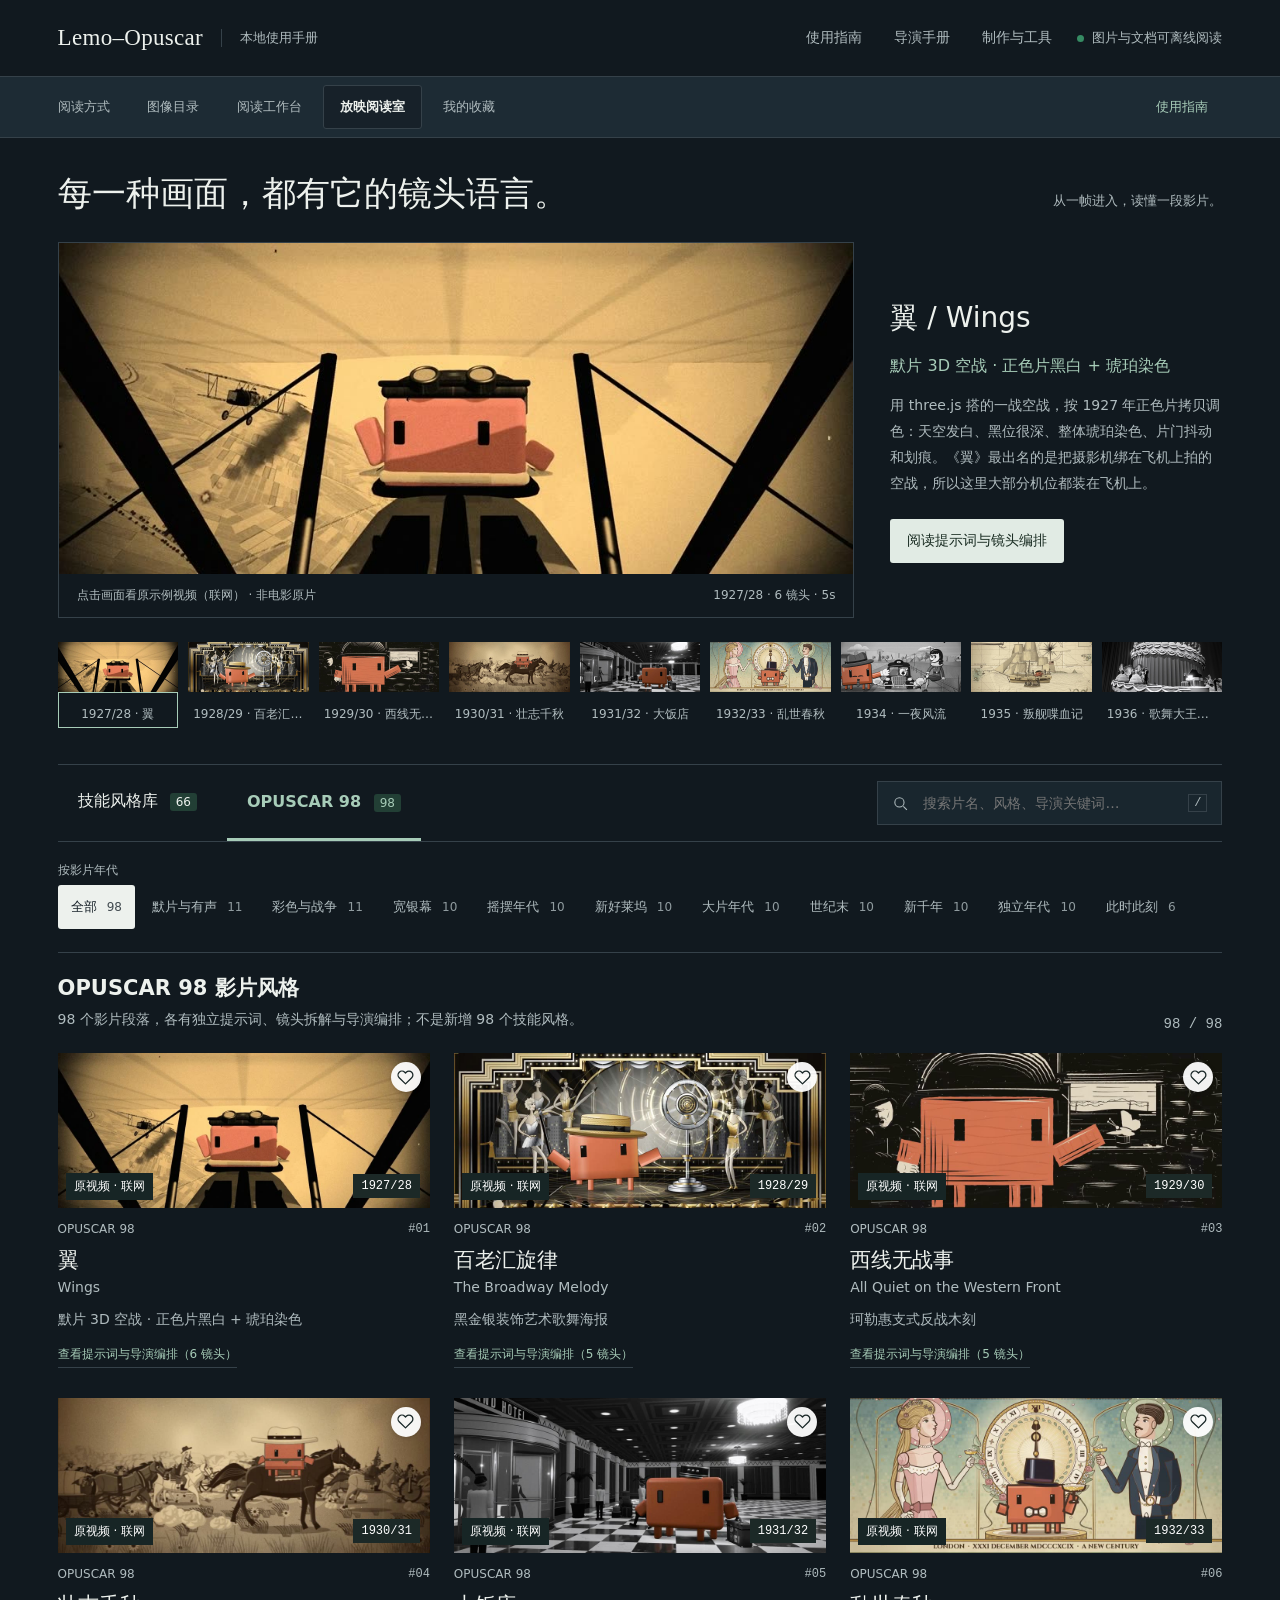
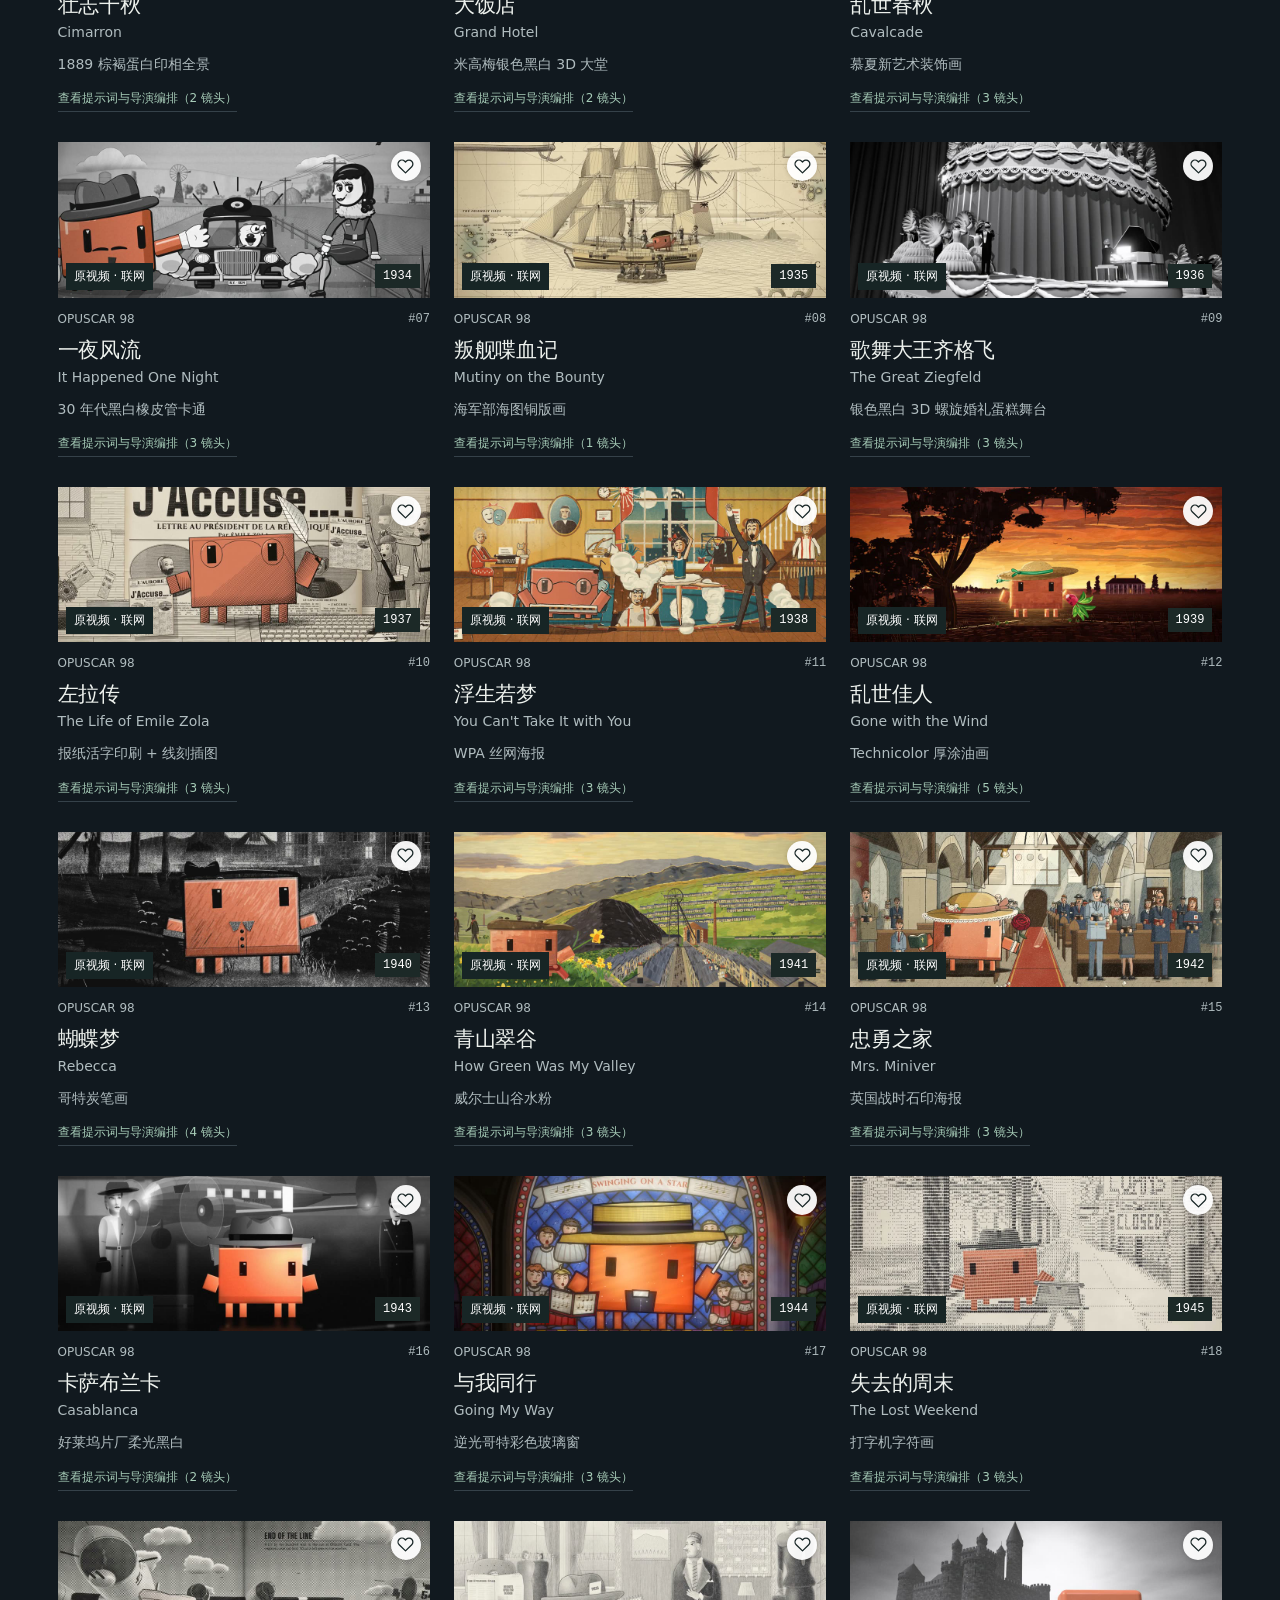
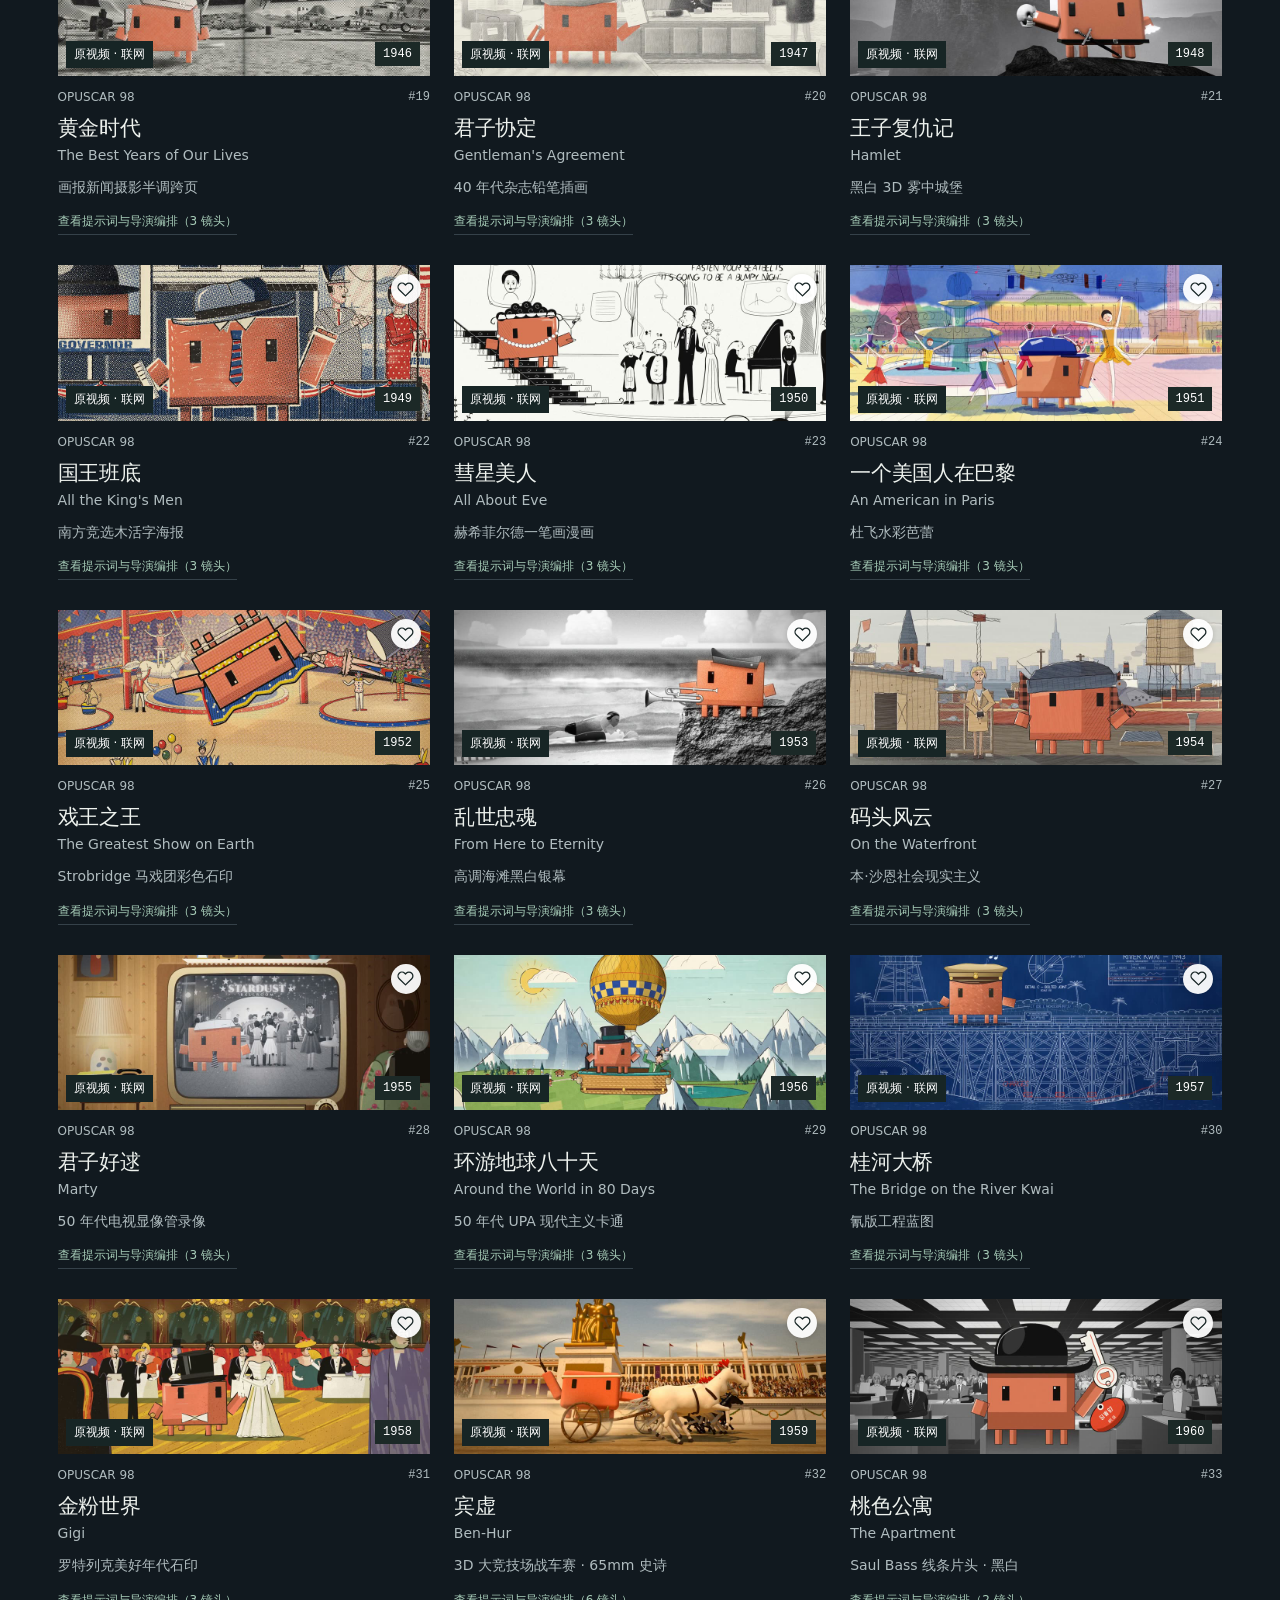
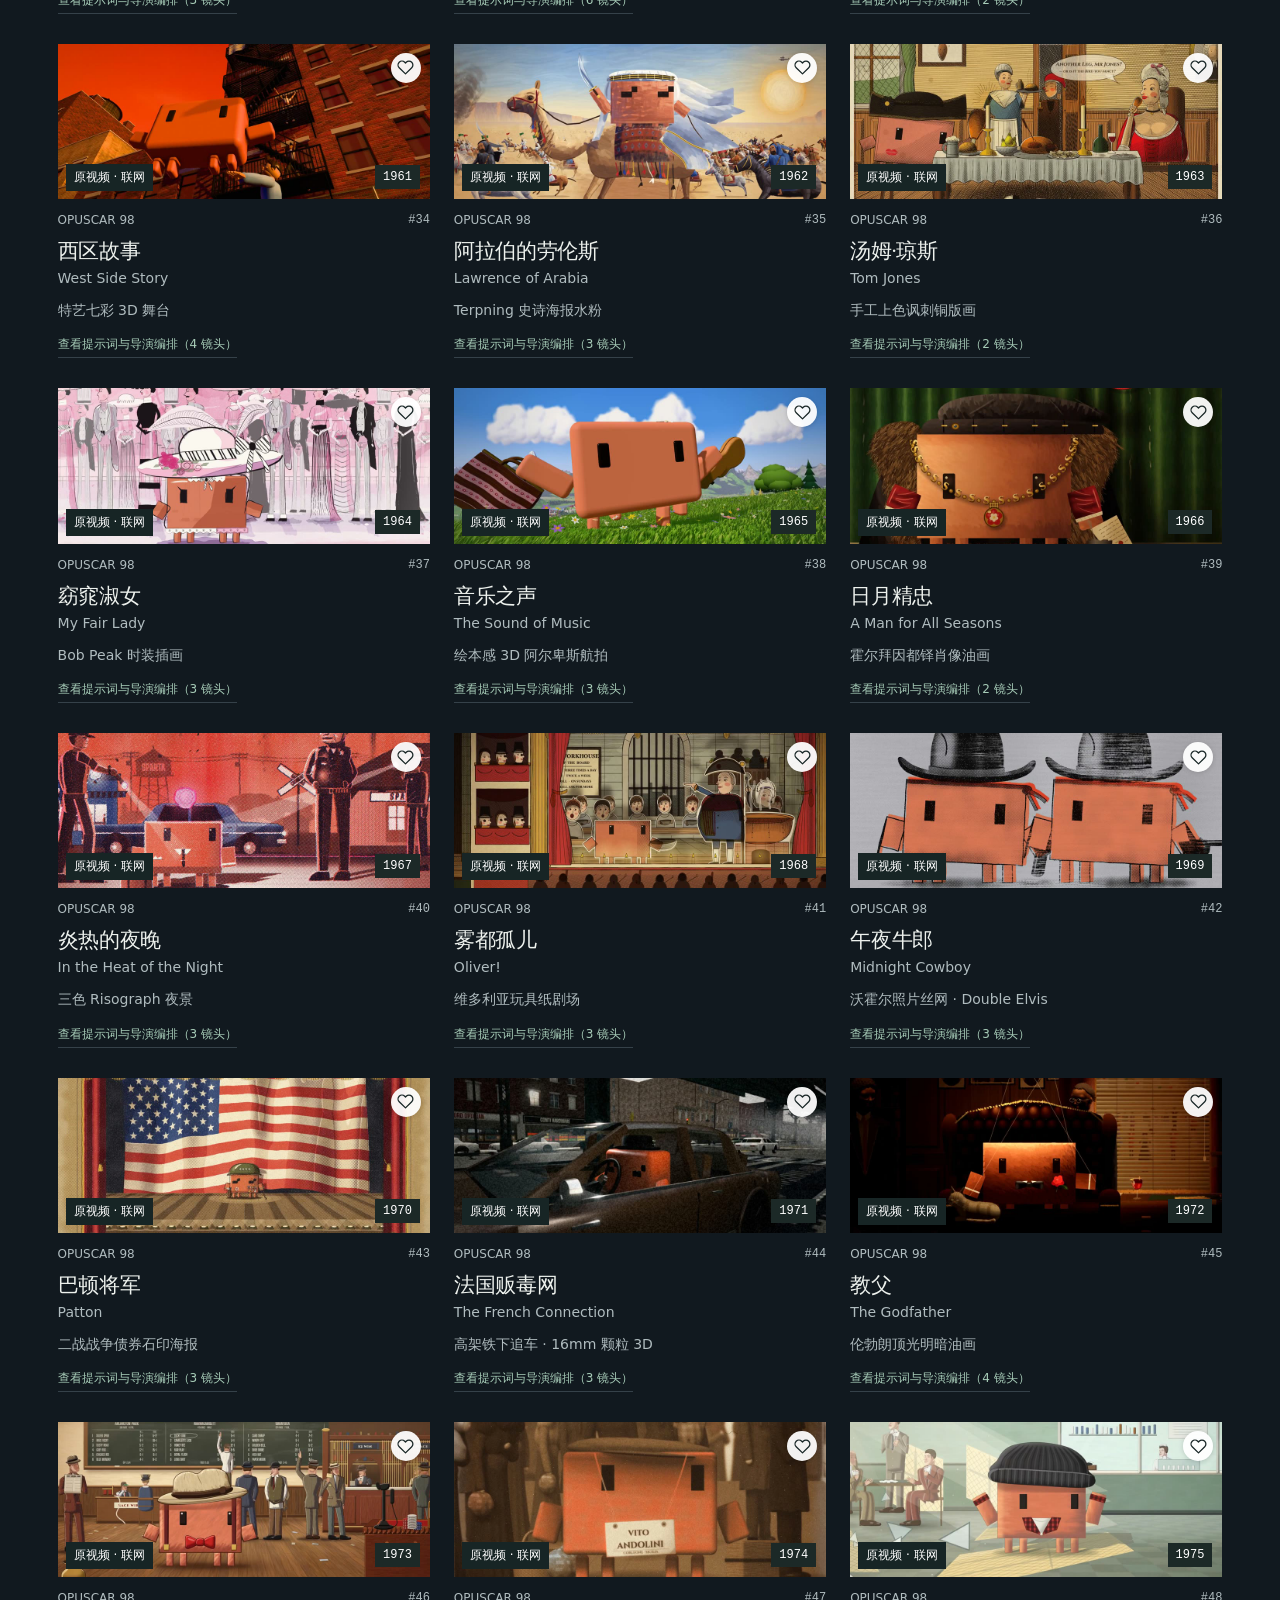
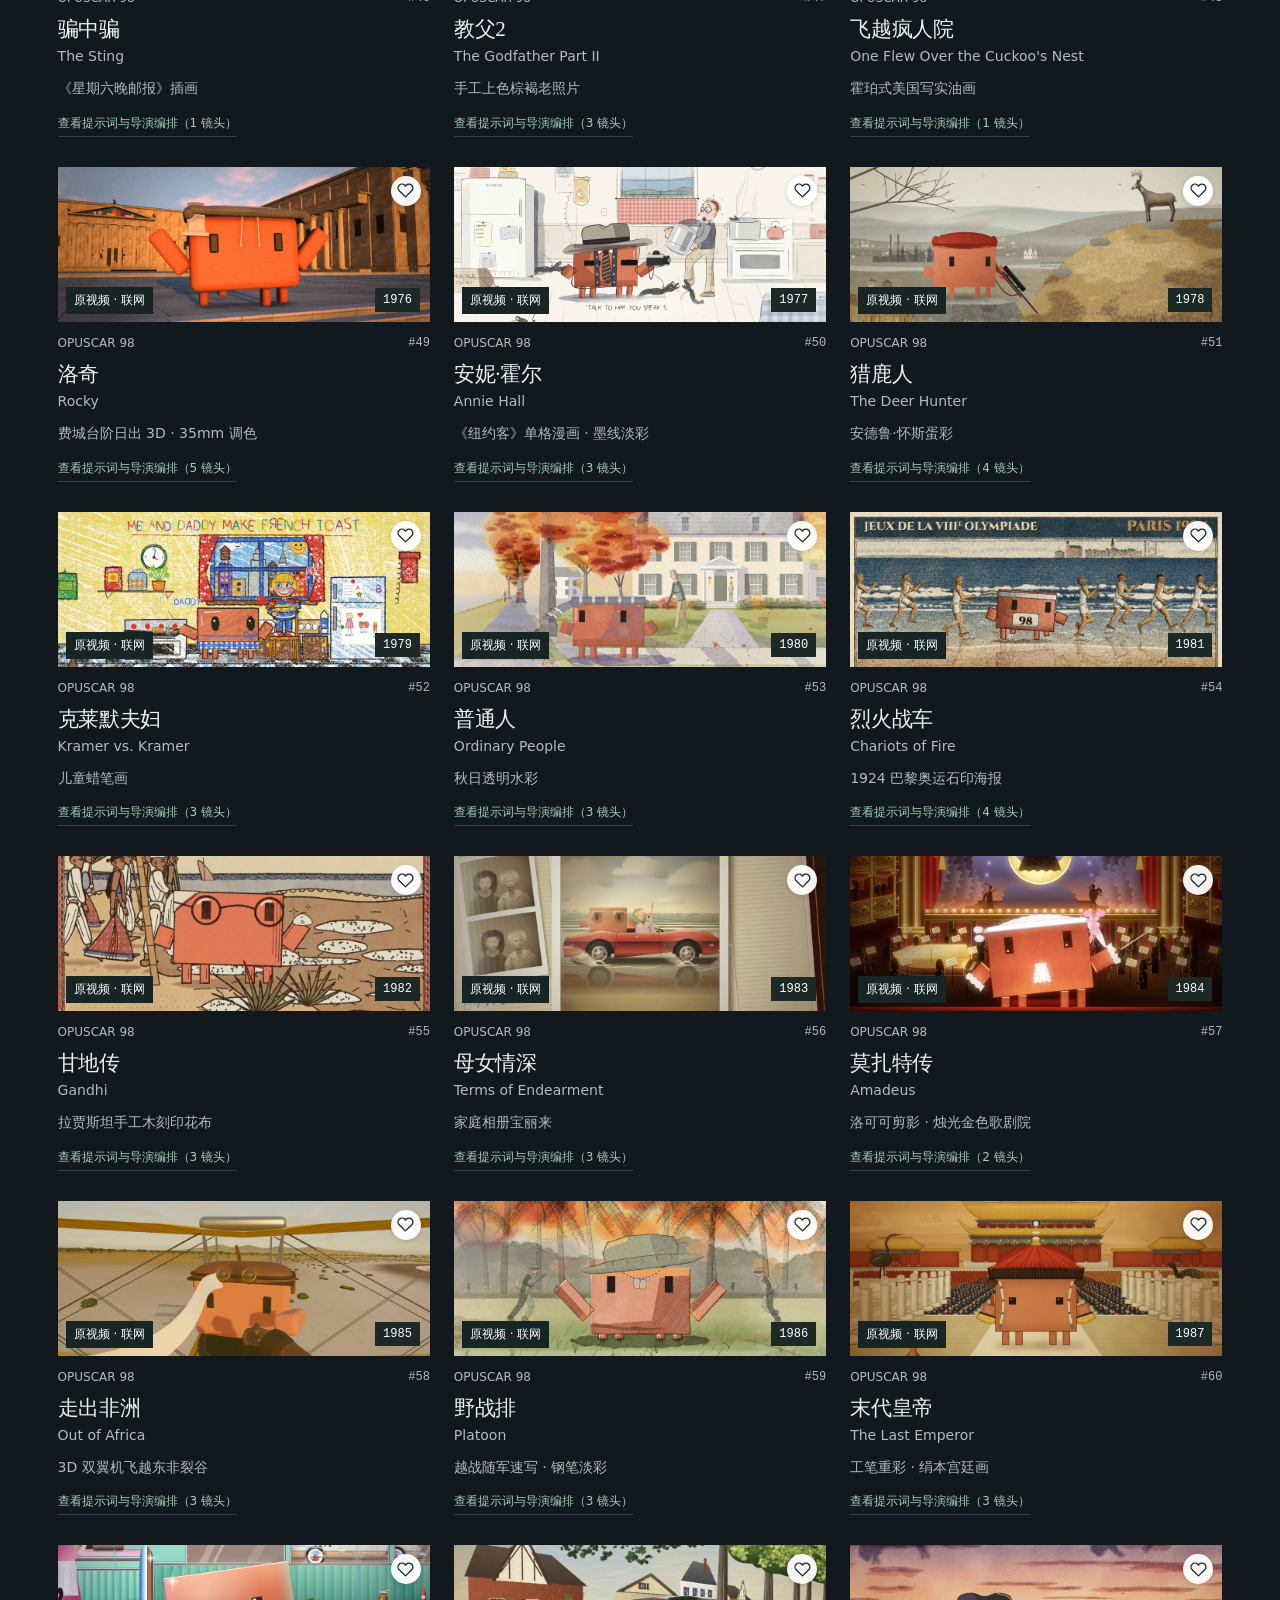
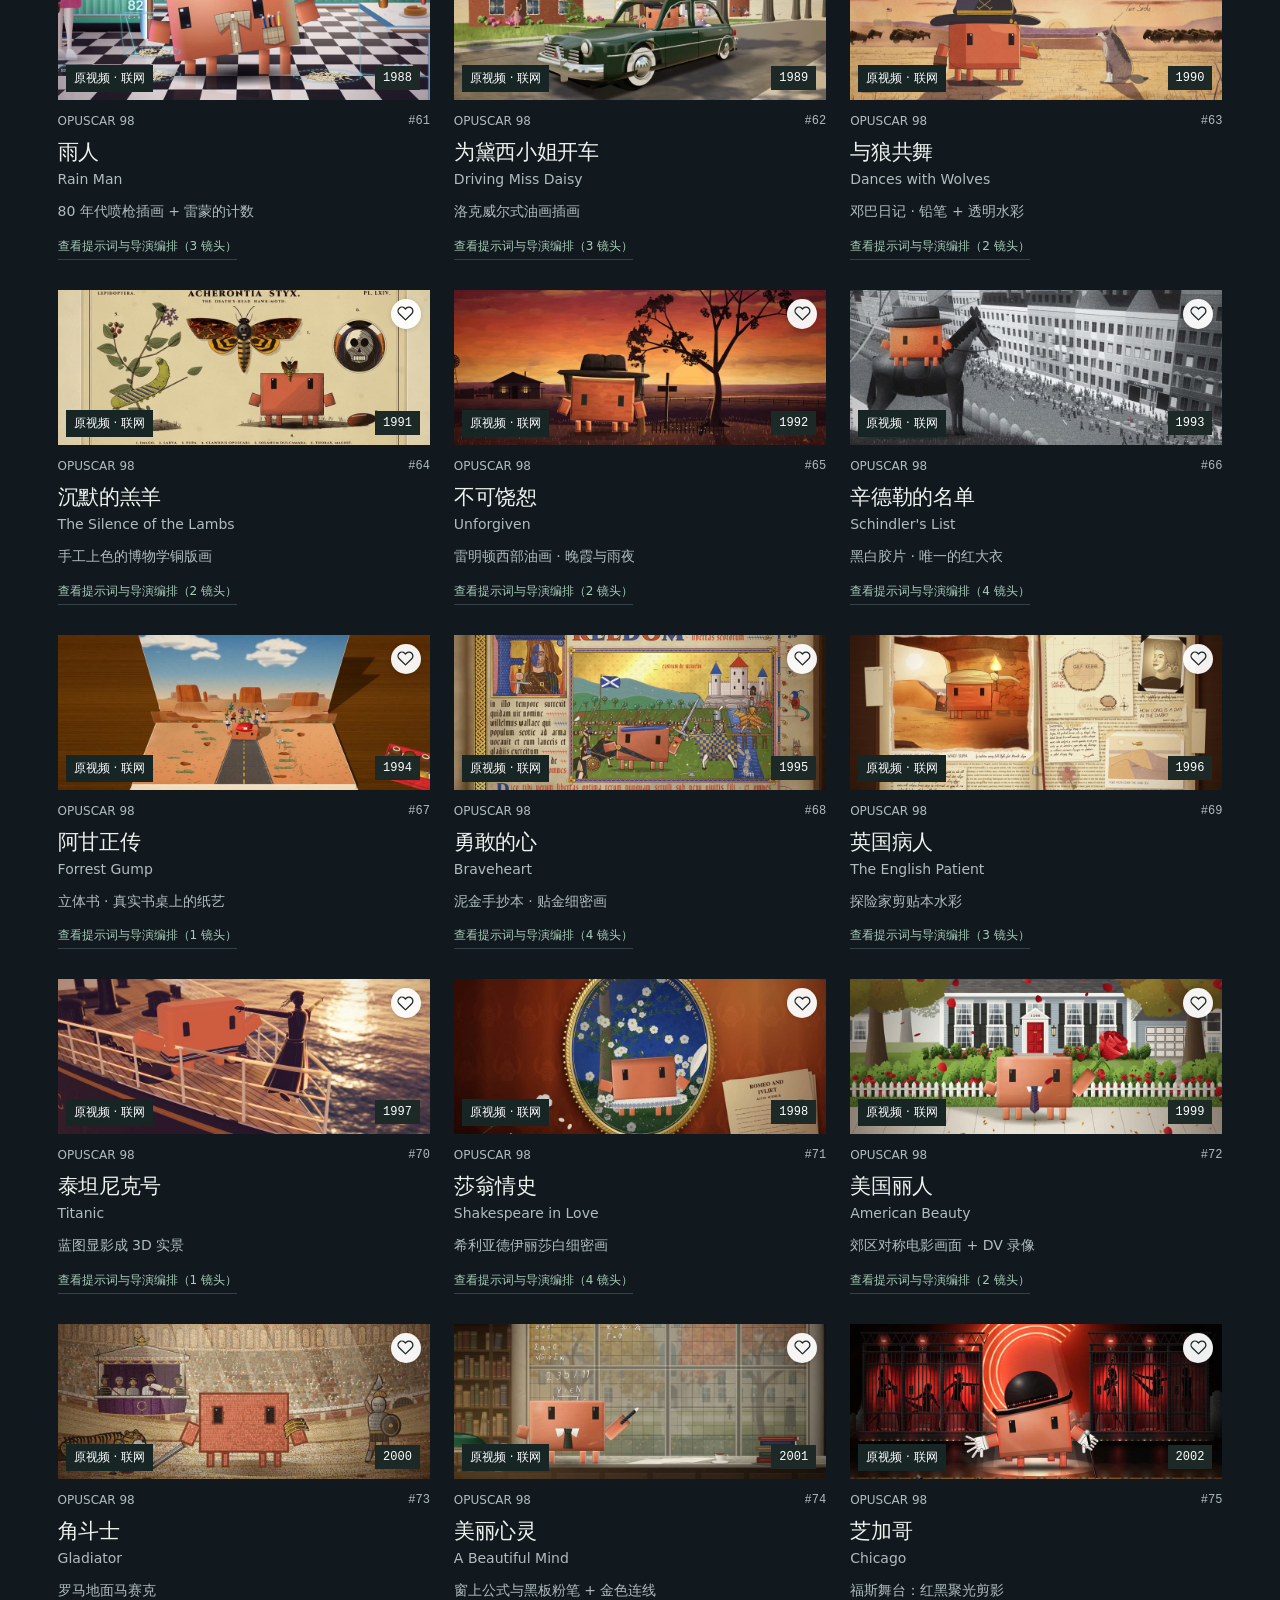
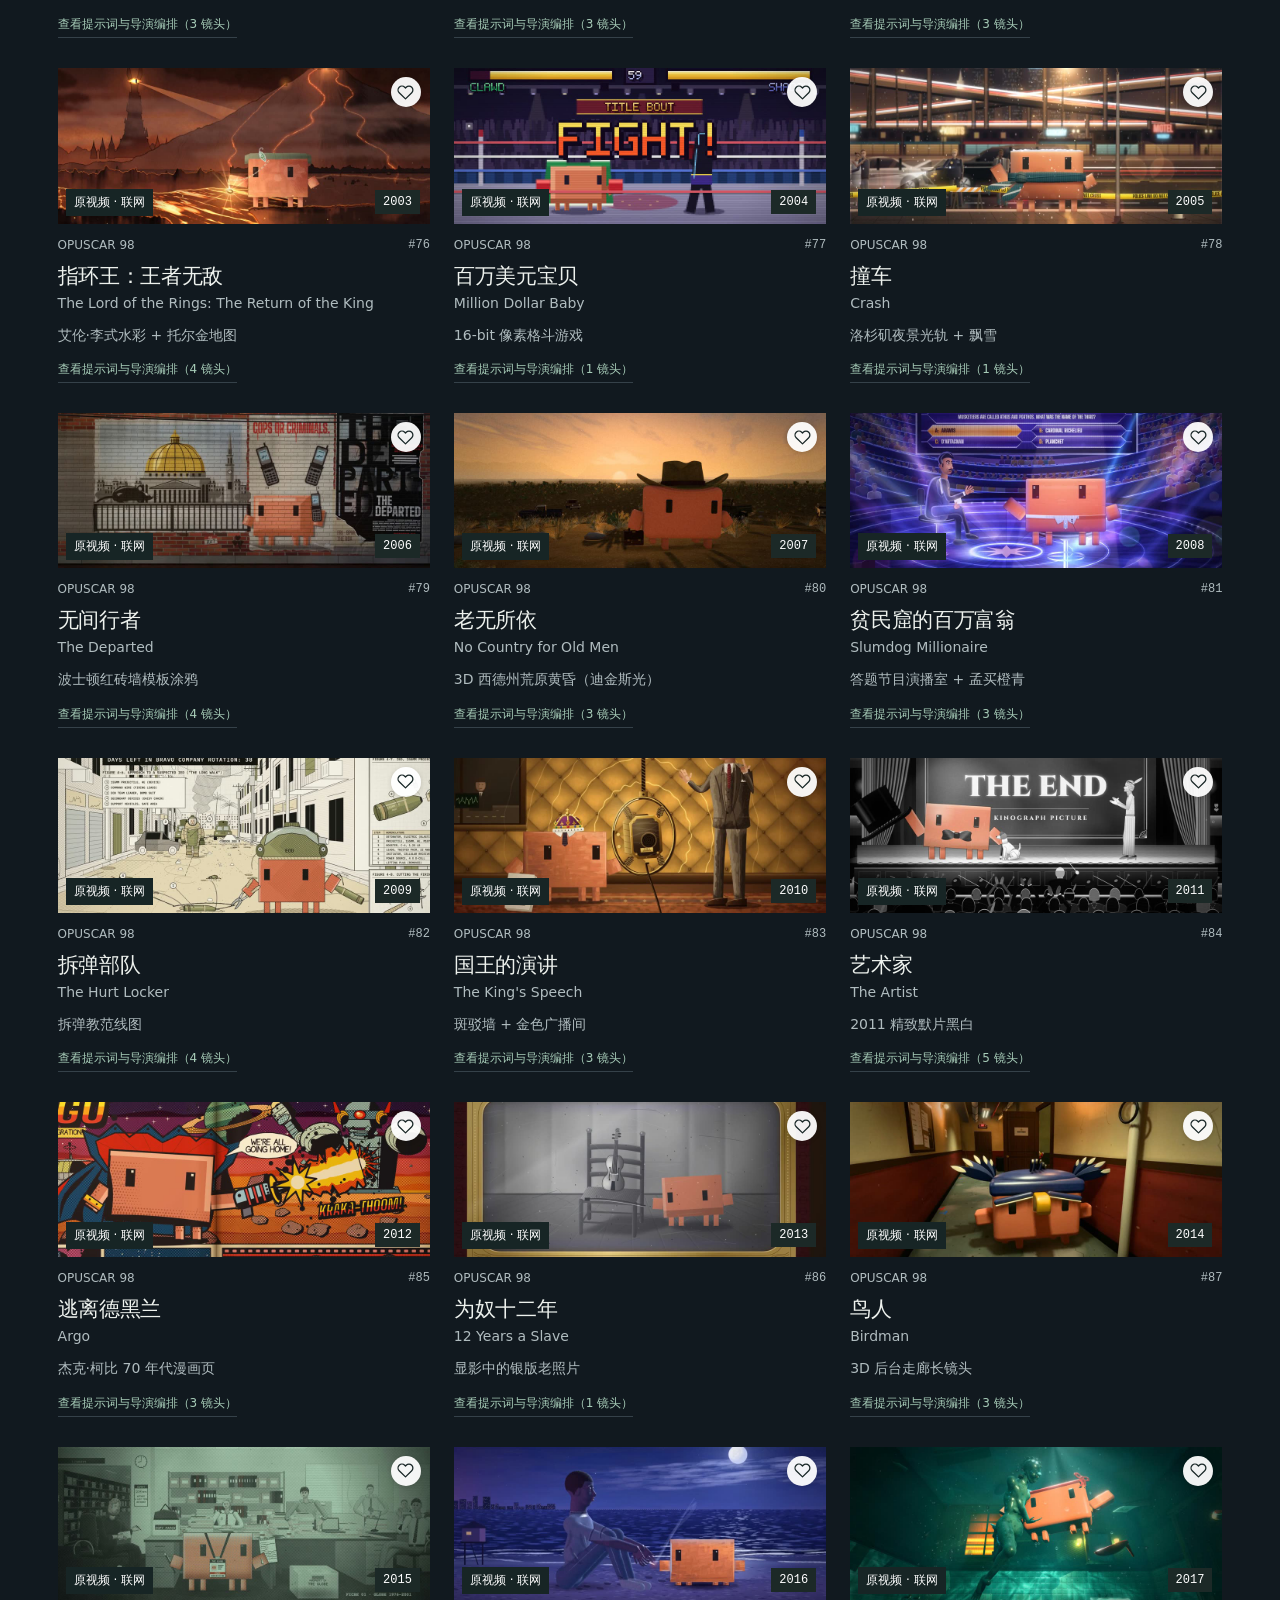
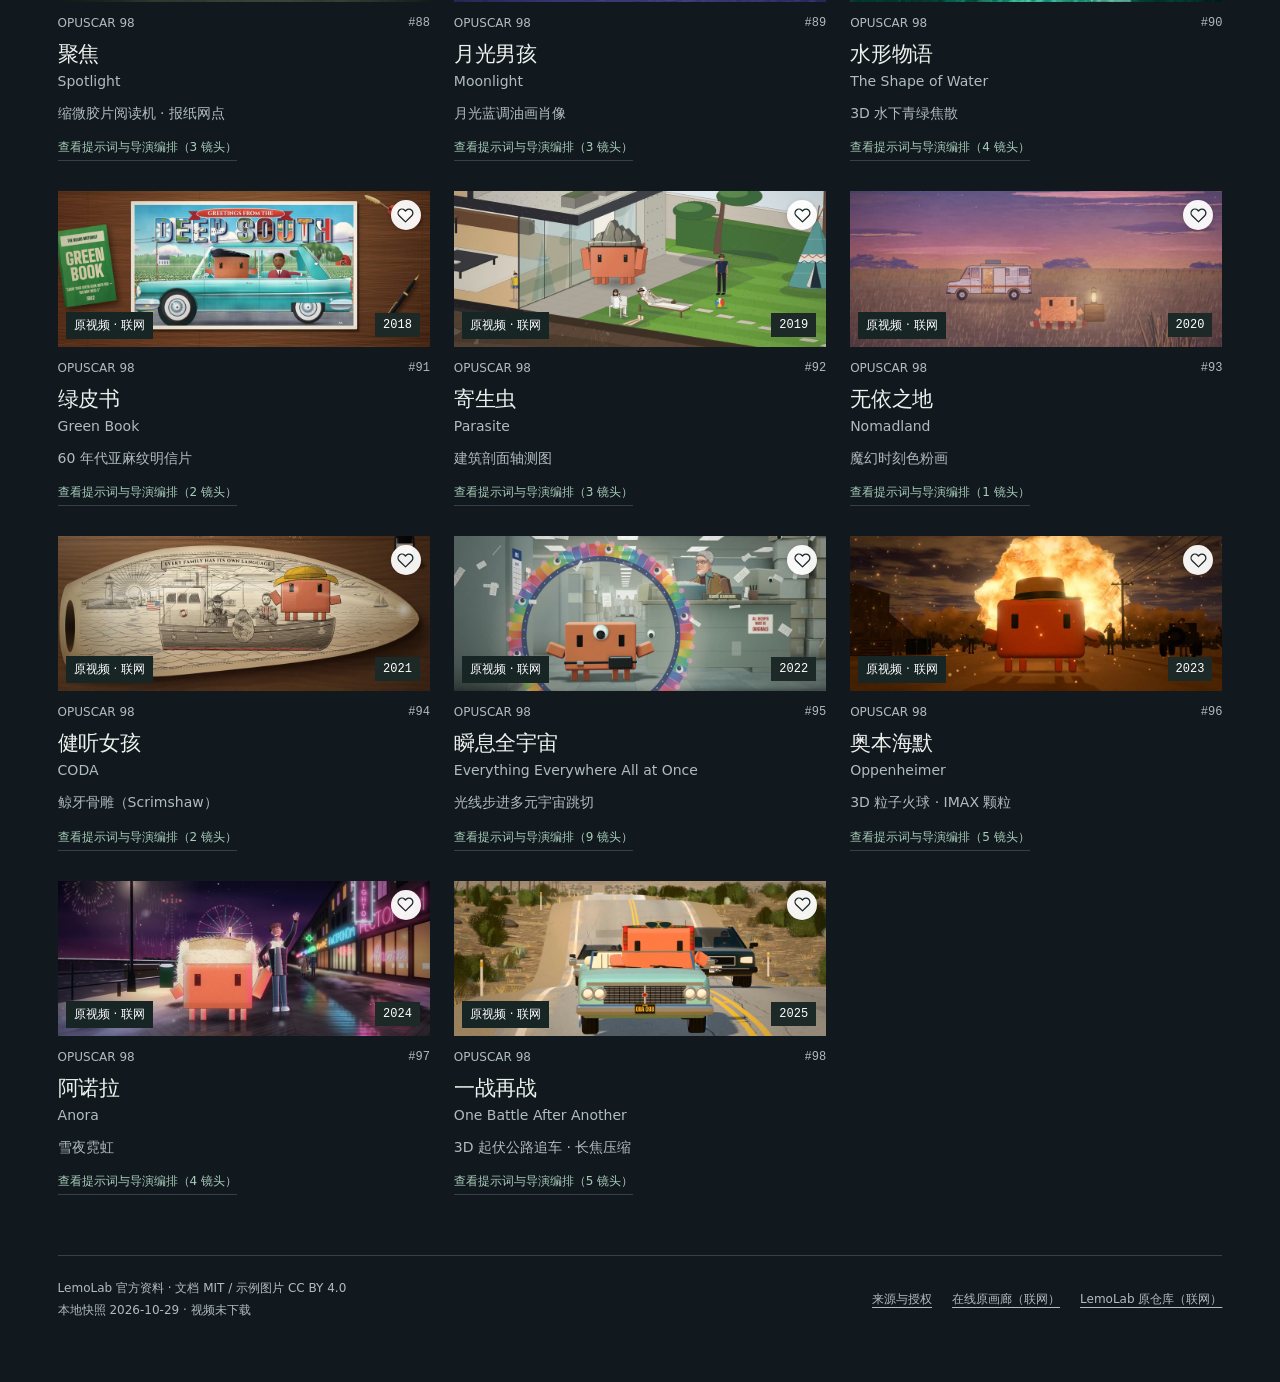
==== commit 54a953e6: "Add mobile layout, video links and favorites Adapt the handbook automatically to phone widths while " ====
--- a/pages/cinema.html
+++ b/pages/cinema.html
@@ -18,7 +18,7 @@
   <main class="page">
     <div class="cinema-heading"><h1>每一种画面，都有它的镜头语言。</h1><p>从一帧进入，读懂一段影片。</p></div>
     <section class="screen-layout" aria-label="精选影片风格">
-      <figure class="feature-screen"><img id="featureImage" src="../source/styleboard/img/opuscar98/01.jpg" alt="OPUSCAR 98 代码风格演示画面"><figcaption><span>官方 Demo 画面 · 非电影原片</span><span id="featureYear"></span></figcaption></figure>
+      <figure class="feature-screen"><a id="featureVideo" href="https://lemomo-ai.github.io/lemo-opuscar/films/opuscar98.mp4" target="_blank" rel="noopener" aria-label="观看精选段落的官方示例视频（联网）"><img id="featureImage" src="../source/styleboard/img/opuscar98/01.jpg" alt="OPUSCAR 98 代码风格演示画面"></a><figcaption><span>点击画面看原示例视频（联网） · 非电影原片</span><span id="featureYear"></span></figcaption></figure>
       <div class="feature-copy"><h2 id="featureTitle"></h2><h3 id="featureStyle"></h3><p id="featureDescription"></p><button id="featureOpen" type="button" class="primary" data-feature="1">阅读提示词与镜头编排</button></div>
     </section>
     <nav id="filmstrip" class="filmstrip" aria-label="切换预览影片"></nav>
--- a/assets/handbook.css
+++ b/assets/handbook.css
@@ -76,11 +76,30 @@
 .result-count { font: 14px "Consolas", monospace; color: var(--muted); white-space: nowrap; }
 .results { display: grid; grid-template-columns: repeat(3, minmax(0, 1fr)); gap: 30px 24px; }
 .style-card { text-align: left; padding: 0; min-width: 0; background: transparent; align-self: start; }
-.frame { aspect-ratio: 16 / 9; background: #dfe5e2; overflow: hidden; position: relative; }
+.frame { display: block; aspect-ratio: 16 / 9; background: #dfe5e2; overflow: hidden; position: relative; }
 .frame img { display: block; width: 100%; height: 100%; object-fit: contain; transition: transform .25s ease; }
 .style-card:hover .frame img { transform: scale(1.025); }
 .frame-meta { position: absolute; bottom: 10px; right: 10px; padding: 5px 8px; font: 12px "Consolas", monospace; background: #1c2927; color: white; }
-.card-copy { padding-top: 15px; }
+.card-copy { display: block; width: 100%; padding: 15px 0 0; background: transparent; color: inherit; text-align: left; }
+.video-hint { position: absolute; left: 8px; bottom: 8px; padding: 5px 8px; background: #172525; color: white; font-size: 12px; }
+.card-media { position: relative; min-width: 0; align-self: start; }
+.card-actions { position: absolute; top: 2px; right: 2px; }
+.favorite-button { display: inline-flex; align-items: center; justify-content: center; min-width: 44px; min-height: 44px; padding: 8px; border: 1px solid var(--line); background: var(--surface); color: var(--accent); border-radius: 3px; }
+.favorite-button svg { fill: none; stroke: currentColor; stroke-width: 1.8; stroke-linecap: round; stroke-linejoin: round; }
+.favorite-button[aria-pressed="true"] svg { fill: currentColor; }
+.favorite-button[aria-pressed="true"] { background: var(--tint); border-color: var(--accent); }
+.card-actions .favorite-button { position: relative; padding: 0; border: 0; border-radius: 50%; background: transparent; color: #172525; }
+.card-actions .favorite-button::before { content: ""; position: absolute; width: 30px; height: 30px; border-radius: 50%; background: rgba(255, 255, 255, .94); box-shadow: 0 1px 5px rgba(0, 0, 0, .14); }
+.card-actions .favorite-button svg { position: relative; width: 17px; height: 17px; }
+.card-actions .favorite-button:hover::before { background: #fff; }
+.card-actions .favorite-button[aria-pressed="true"] { color: var(--accent); }
+.reader-actions { display: flex; gap: 8px; align-items: start; flex-shrink: 0; }
+.video-image { display: block; margin-bottom: 22px; }
+.video-image .detail-image { margin-bottom: 6px; }
+.video-image > span { font-size: 14px; }
+.filmstrip-item { min-width: 0; }
+.filmstrip-item > a { display: block; }
+.filmstrip-item button { width: 100%; }
 .card-line { display: flex; justify-content: space-between; gap: 10px; font-size: 12px; color: var(--muted); }
 .card-line span:last-child { font-family: "Consolas", monospace; overflow: hidden; text-overflow: ellipsis; white-space: nowrap; }
 .style-card h3 { font-weight: 650; font-size: 21px; letter-spacing: -.3px; margin: 10px 0 5px; }
@@ -208,6 +227,7 @@
 .bench-list .frame { aspect-ratio: 1.1; align-self: start; }
 .bench-list .frame-meta { display: none; }
 .bench-list .card-copy { padding: 0; }
+.bench-list .video-hint { left: 2px; bottom: 2px; padding: 3px; font-size: 12px; }
 .bench-list .card-line { font-size: 12px; }
 .bench-list .card-line span:last-child { display: none; }
 .bench-list .style-card h3 { font-size: 16px; margin: 5px 0; }
@@ -277,7 +297,7 @@
   .bench-list .frame { aspect-ratio: 16 / 9; }
   .bench-heading .search-field { width: 330px; }
   .filmstrip { grid-template-columns: repeat(6, minmax(0, 1fr)); overflow: hidden; }
-  .filmstrip button:nth-child(n+7) { display: none; }
+  .filmstrip-item:nth-child(n+7) { display: none; }
 }
 @media (max-width: 650px) {
   :root { font-size: 16px; }
@@ -289,8 +309,8 @@
   .draft-label { padding: 8px 20px; font-size: 14px; line-height: 1.6; }
   .view-toolbar { padding: 9px 16px; gap: 5px; flex-wrap: wrap; }
   .view-toolbar > span { display: none; }
-  .layout-switch { width: 100%; gap: 3px; }
-  .layout-switch a { flex: 1; padding: 8px 9px; font-size: 13px; white-space: nowrap; }
+  .layout-switch { width: 100%; gap: 3px; flex-wrap: nowrap; }
+  .layout-switch a { flex: 1; min-width: 0; padding: 8px 2px; font-size: 12px; white-space: nowrap; }
   .view-toolbar > button { padding: 8px 3px; margin-left: 0; }
   .reader-layouts { padding: 5px 18px; gap: 3px 14px; }
   .reader-layouts span { width: 100%; padding-top: 5px; }
@@ -321,7 +341,19 @@
   .detail-dialog, .guide-dialog { width: calc(100vw - 16px); max-height: calc(100dvh - 20px); border-radius: 3px; }
   .reader-head { padding: 20px; }
   .reader-head h2 { font-size: 24px; }
-  .detail-tabs { padding: 0 18px; gap: 18px; }
+  .detail-tabs, .inline-reader .detail-tabs { padding: 0 12px; gap: 4px; display: grid; grid-template-columns: repeat(3, minmax(0, 1fr)); overflow: visible; }
+  .detail-tabs button, .inline-reader .detail-tabs button { white-space: normal; font-size: 13px; padding: 10px 3px; min-height: 44px; }
+  .reader-head { gap: 10px; }
+  .reader-head > div:first-child { min-width: 0; overflow-wrap: anywhere; }
+  .reader-actions { flex-direction: column-reverse; align-items: end; }
+  .reader-actions .favorite-button { padding: 6px 8px; }
+  .reader-layouts { gap: 2px 12px; }
+  .reader-layouts span { display: none; }
+  .reader-layouts a { font-size: 12px; }
+  .template-inputs input, .template-inputs select, #invokeText, #copyText { font-size: 16px; }
+  .idea-list { grid-template-columns: minmax(0, 1fr); }
+  .prose table { display: block; max-width: 100%; overflow-x: auto; }
+  .prose pre { max-width: 100%; }
   .reader-content { padding: 20px 18px; font-size: 16px; }
   .detail-image { margin-bottom: 22px; }
   .info-grid { grid-template-columns: 1fr 1fr; gap: 15px; }
@@ -353,7 +385,7 @@
   .bench-list .style-card h3 { font-size: 17px; }
   .bench-list .frame { aspect-ratio: 1.2; }
   .bench-list .collection-tabs { border-top: 0; }
-  .inline-reader { inset: 8px; max-height: calc(100dvh - 16px); }
+  .inline-reader { inset: 0; max-height: 100dvh; padding-bottom: env(safe-area-inset-bottom); }
   .inline-reader .reader-content { padding: 20px 17px; }
   .inline-reader .reader-head { padding: 20px 17px; }
   .inline-reader .reader-head h2 { font-size: 24px; }
@@ -368,7 +400,7 @@
   .feature-copy p { font-size: 16px; }
   .feature-screen figcaption { padding: 10px; font-size: 12px; }
   .filmstrip { grid-template-columns: repeat(3, minmax(0, 1fr)); gap: 6px; margin-top: 25px; margin-bottom: 25px; }
-  .filmstrip button:nth-child(n+4) { display: none; }
+  .filmstrip-item:nth-child(n+4) { display: none; }
   body[data-layout="cinema"] .wordmark { font-size: 19px; }
 }
 @media (prefers-reduced-motion: reduce) {
